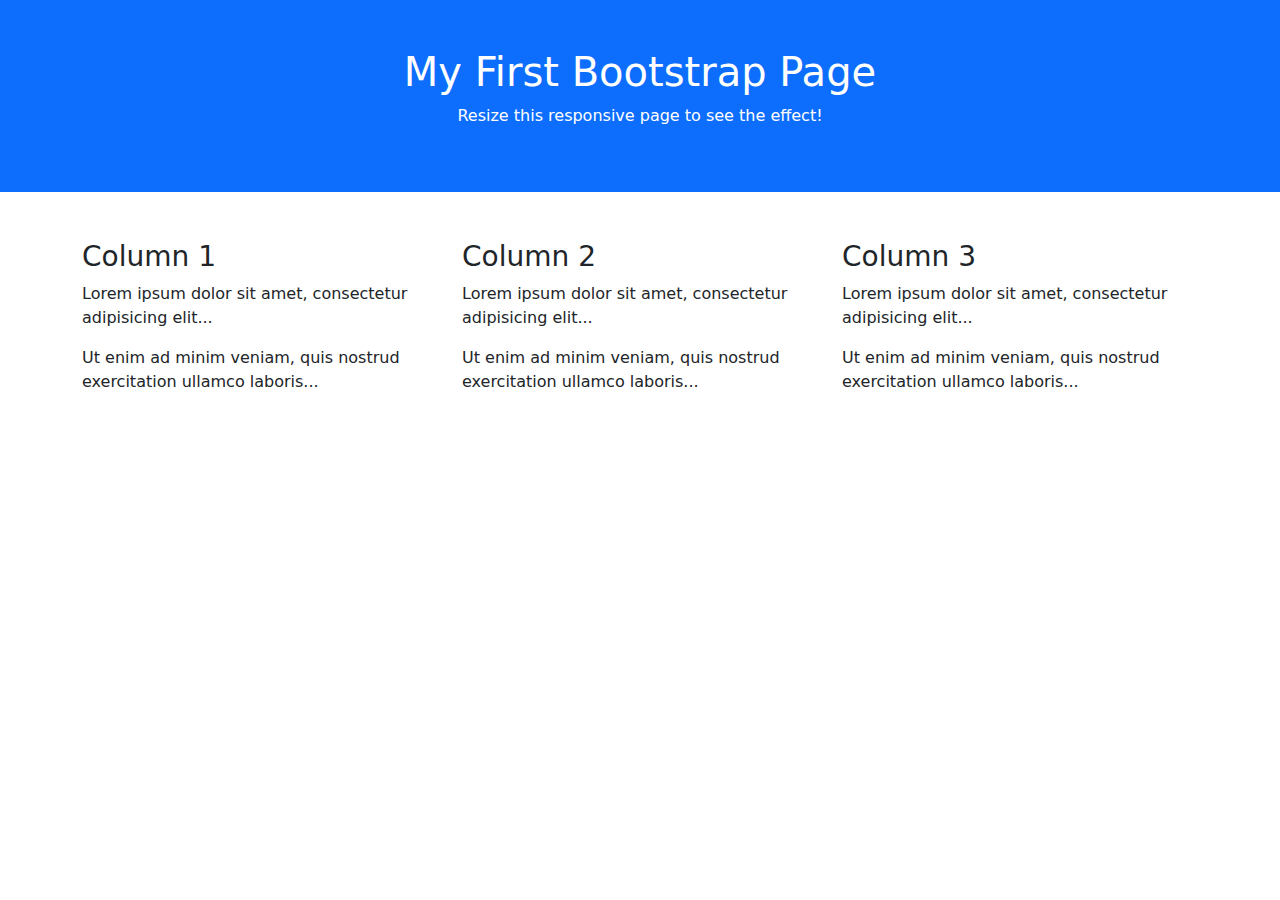
==== index.html @ 60bdf502 "neo-save-changes" ====
<!DOCTYPE html>
<html lang="en">
  <head>
    <title>Bootstrap 5 Example</title>
    <meta charset="utf-8" />
    <meta name="viewport" content="width=device-width, initial-scale=1" />
    <link
      href="https://cdn.jsdelivr.net/npm/bootstrap@5.1.3/dist/css/bootstrap.min.css"
      rel="stylesheet"
    />
    <script src="https://cdn.jsdelivr.net/npm/bootstrap@5.1.3/dist/js/bootstrap.bundle.min.js"></script>
  </head>
  <body>
    <div class="container-fluid p-5 bg-primary text-white text-center">
      <h1>My First Bootstrap Page</h1>
      <p>Resize this responsive page to see the effect!</p>
    </div>

    <div class="container mt-5">
      <div class="row">
        <div class="col-sm-4">
          <h3>Column 1</h3>
          <p>Lorem ipsum dolor sit amet, consectetur adipisicing elit...</p>
          <p>
            Ut enim ad minim veniam, quis nostrud exercitation ullamco
            laboris...
          </p>
        </div>
        <div class="col-sm-4">
          <h3>Column 2</h3>
          <p>Lorem ipsum dolor sit amet, consectetur adipisicing elit...</p>
          <p>
            Ut enim ad minim veniam, quis nostrud exercitation ullamco
            laboris...
          </p>
        </div>
        <div class="col-sm-4">
          <h3>Column 3</h3>
          <p>Lorem ipsum dolor sit amet, consectetur adipisicing elit...</p>
          <p>
            Ut enim ad minim veniam, quis nostrud exercitation ullamco
            laboris...
          </p>
        </div>
      </div>
    </div>
  </body>
  <script type="text/javascript" src="./js/main.js"></script>
</html>
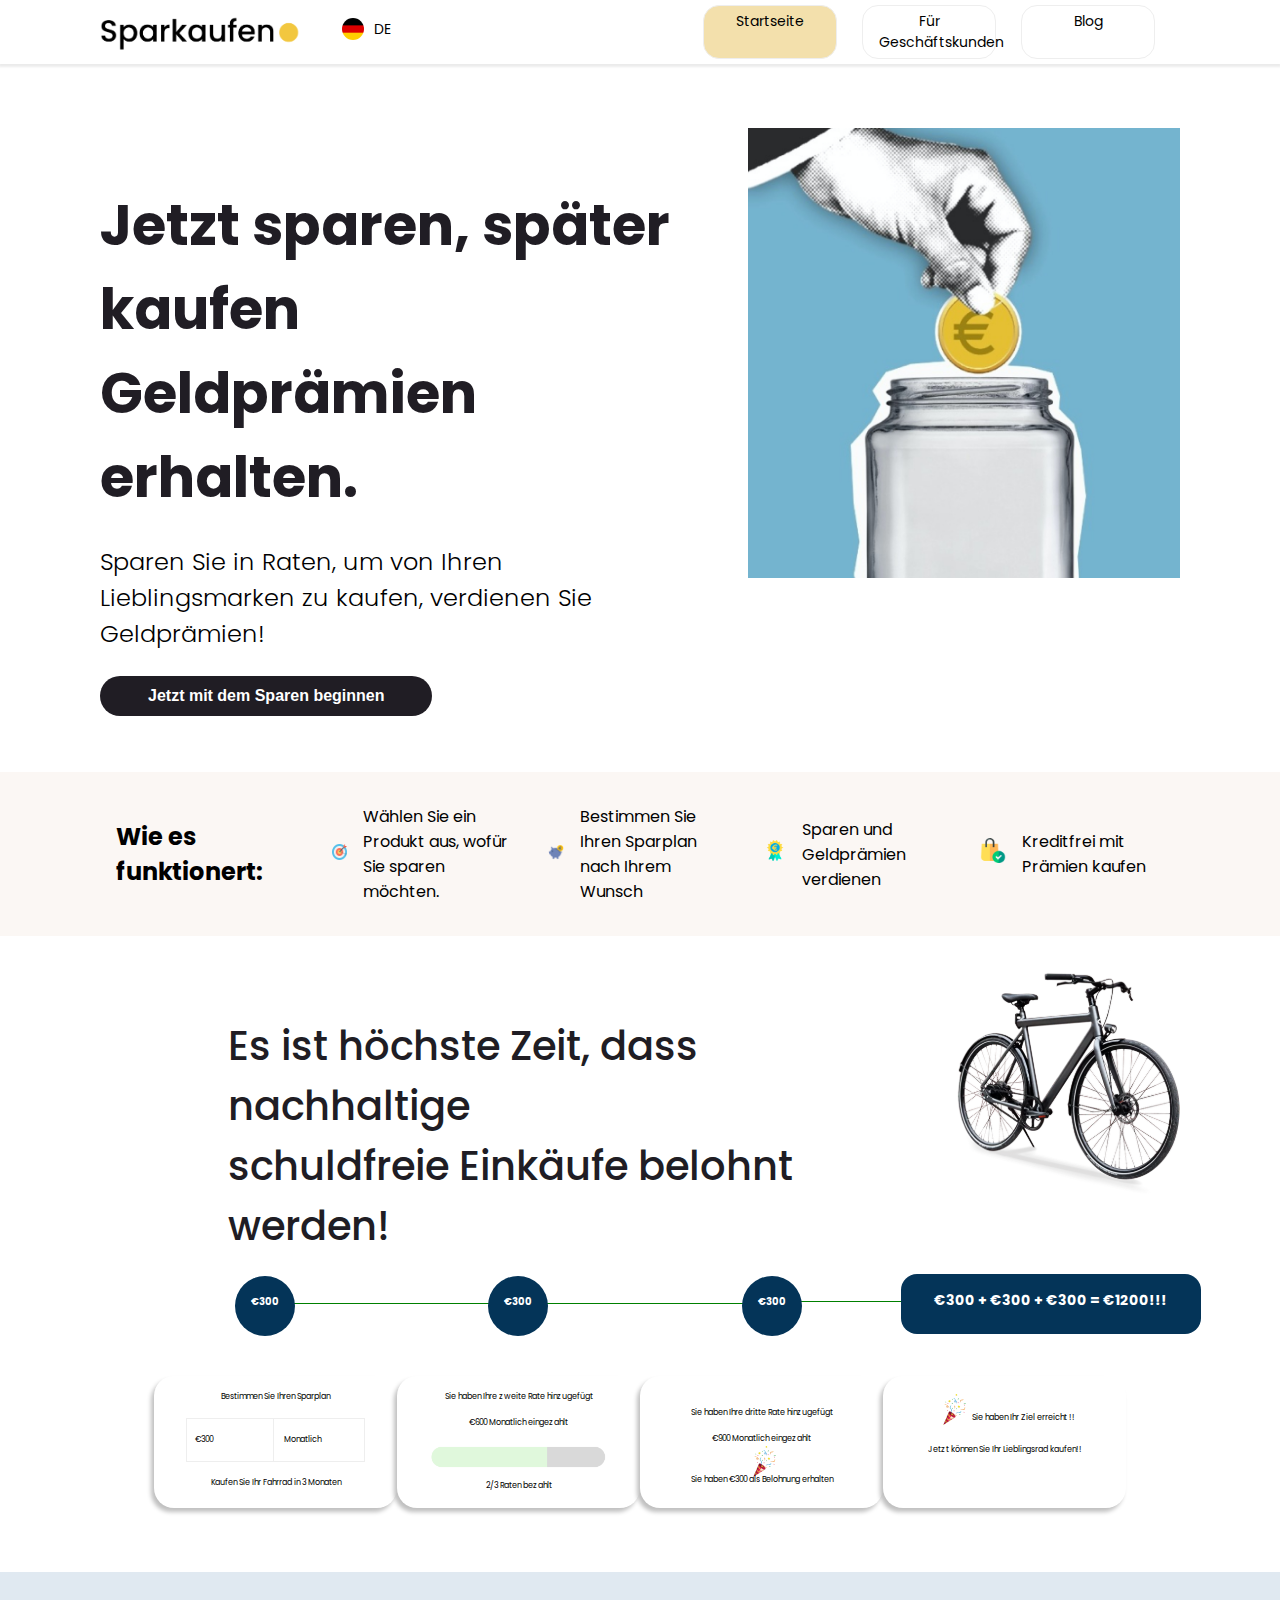
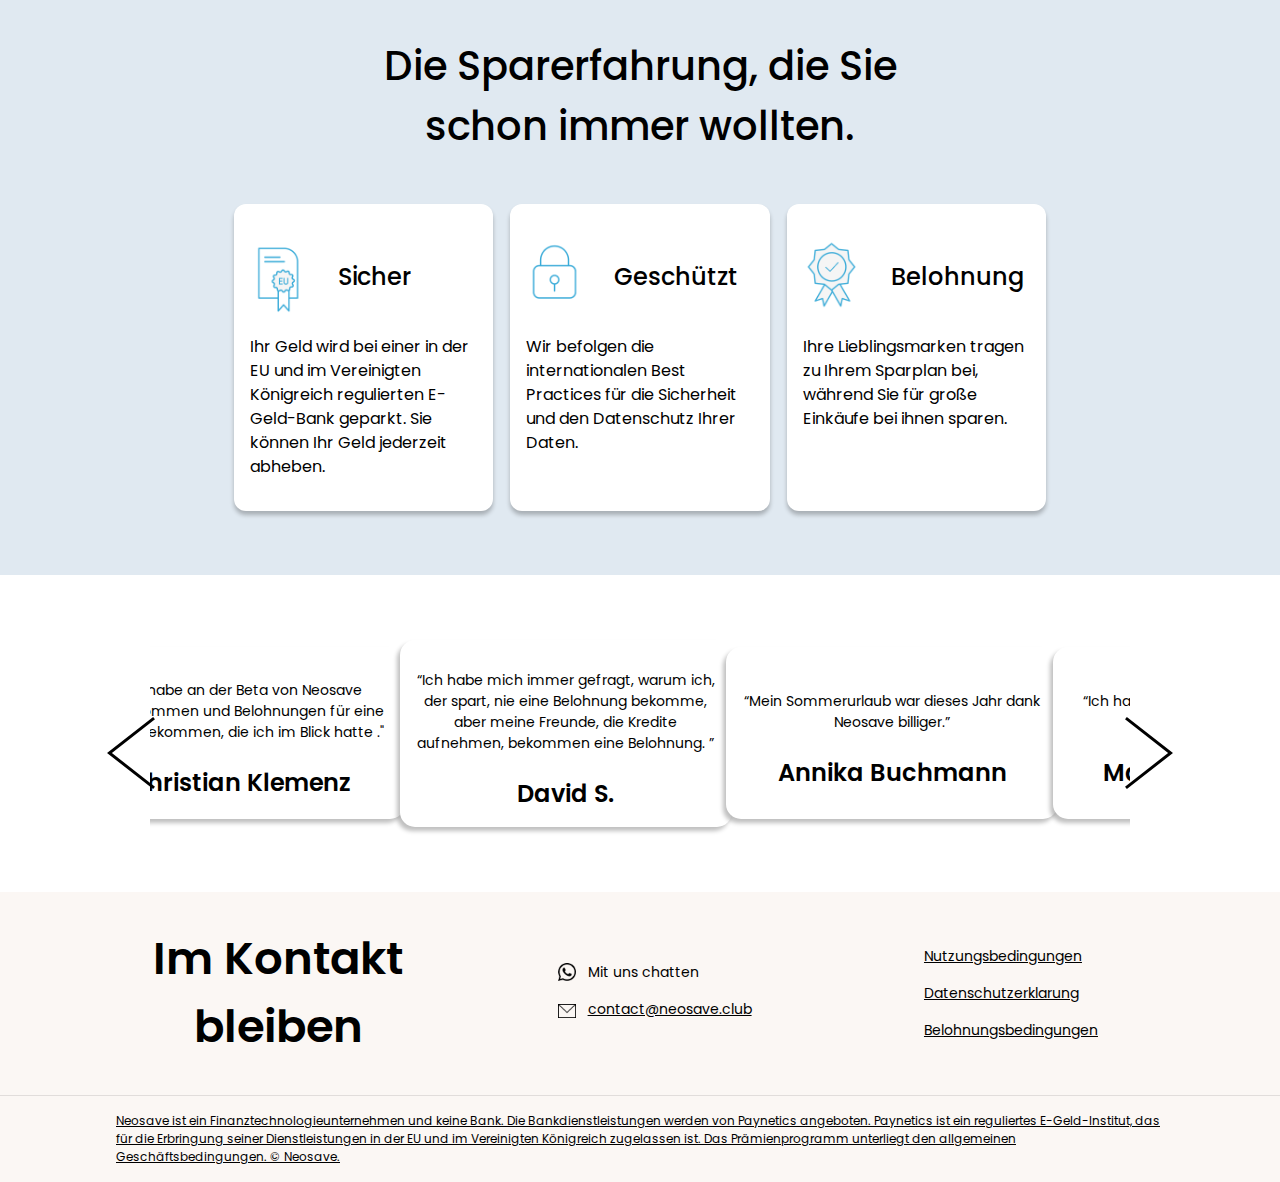
==== commit 0a3a6989: "addressed the review changes" ====
--- a/index.html
+++ b/index.html
@@ -1,49 +1,463 @@
 <!DOCTYPE html>
 <html lang="en">
   <head>
-    <title>Bootstrap 5 Example</title>
+    <title>Home</title>
     <meta charset="utf-8" />
     <meta name="viewport" content="width=device-width, initial-scale=1" />
+    <link href="./css/styles.css" rel="stylesheet" />
+    <link href="./home/home.css" rel="stylesheet" />
+
+    <link rel="preconnect" href="https://fonts.googleapis.com" />
+    <link rel="preconnect" href="https://fonts.gstatic.com" crossorigin />
     <link
-      href="https://cdn.jsdelivr.net/npm/bootstrap@5.1.3/dist/css/bootstrap.min.css"
+      href="https://fonts.googleapis.com/css2?family=Poppins:wght@700&display=swap"
       rel="stylesheet"
     />
-    <script src="https://cdn.jsdelivr.net/npm/bootstrap@5.1.3/dist/js/bootstrap.bundle.min.js"></script>
+    <link
+      href="https://fonts.googleapis.com/css2?family=Poppins:wght@600&display=swap"
+      rel="stylesheet"
+    />
+    <link
+      href="https://fonts.googleapis.com/css2?family=Poppins:wght@500&display=swap"
+      rel="stylesheet"
+    />
+    <link
+      href="https://fonts.googleapis.com/css2?family=Poppins:wght@300&display=swap"
+      rel="stylesheet"
+    />
+    <link
+      href="https://fonts.googleapis.com/css2?family=Poppins"
+      rel="stylesheet"
+    />
   </head>
+  <script async src=""https://www.googletagmanager.com/gtag/js?id=AW-626630049""></script>
+  <script>
+  window.dataLayer = window.dataLayer || [];
+    function gtag(){dataLayer.push(arguments);}
+    gtag('js', new Date());
+    gtag('config', 'AW-626630049');
+  </script>
+  <script>
+    function gtag_report_conversion(url) {
+      var callback = function () {
+        if (typeof(url) != 'undefined') {
+          window.location = url;
+        }
+      };
+      gtag('event', 'conversion', {
+          'send_to': 'AW-626630049/uMxBCN2i6c0DEKG75qoC',
+          'event_callback': callback
+      });
+      return false;
+    }
+    </script>
   <body>
-    <div class="container-fluid p-5 bg-primary text-white text-center">
-      <h1>My First Bootstrap Page</h1>
-      <p>Resize this responsive page to see the effect!</p>
-    </div>
-
-    <div class="container mt-5">
-      <div class="row">
-        <div class="col-sm-4">
-          <h3>Column 1</h3>
-          <p>Lorem ipsum dolor sit amet, consectetur adipisicing elit...</p>
+    <!-- Header section starts here -->
+    <header>
+      <div class="header-container container">
+        <div class="logo-container">
+          <div class="logo">
+            <a href="../home"><img src="./images/logo-black.png"/></a>
+          </div>
+          <div class="language-selector hide-mobile">
+            <div class="language-switch">
+              <ul>
+                <li>
+                  <a href="#">
+                    <span class="icon"
+                      ><img src="./images/Vector.png"
+                    /></span>
+                    <span class="text">DE</span></a
+                  >
+                  <ul>
+                    <li>
+                      <a href="./home">
+                        <span class="icon"
+                          ><img src="./images/eng-flag.png"
+                        /></span>
+                        <span class="text">EN</span>
+                      </a>
+                    </li>
+                  </ul>
+                </li>
+              </ul>
+            </div>
+          </div>
+        </div>
+
+        <nav class="dsktop-nav">
+          <ul class="desktop-nav">
+            <li class="active"><a href="./de/home/">Startseite</a></li>
+            <li><a href="./de/business/">Für Geschäftskunden</a></li>
+            <li><a href="#">Blog</a></li>
+          </ul>
+        </nav>
+        <div id="menuToggle">
+          <input type="checkbox" />
+          <span></span>
+          <span></span>
+          <span></span>
+          <ul id="menu" class="hideMenu">
+            <li><a href="/home">Startseite</a></li>
+            <li><a href="/business">Für Geschäftskunden</a></li>
+            <li><a href="#">Blog</a></li>
+          </ul>
+        </div>
+      </div>
+    </header>
+    <!-- Header section Ends here -->
+
+    <!-- main content section starts here-->
+
+    <main>
+      <!--  main banner section -->
+      <div class="banner-container container">
+        <div class="headings-section">
+          <h1>Jetzt sparen, später kaufen Geldprämien erhalten.</h1>
           <p>
-            Ut enim ad minim veniam, quis nostrud exercitation ullamco
-            laboris...
+            Sparen Sie in Raten, um von Ihren Lieblingsmarken zu kaufen,
+            verdienen Sie Geldprämien!
           </p>
-        </div>
-        <div class="col-sm-4">
-          <h3>Column 2</h3>
-          <p>Lorem ipsum dolor sit amet, consectetur adipisicing elit...</p>
-          <p>
-            Ut enim ad minim veniam, quis nostrud exercitation ullamco
-            laboris...
-          </p>
-        </div>
-        <div class="col-sm-4">
-          <h3>Column 3</h3>
-          <p>Lorem ipsum dolor sit amet, consectetur adipisicing elit...</p>
-          <p>
-            Ut enim ad minim veniam, quis nostrud exercitation ullamco
-            laboris...
-          </p>
-        </div>
-      </div>
-    </div>
+          <button>Jetzt mit dem Sparen beginnen</button>
+        </div>
+        <div class="banner-image hide-mobile">
+          <img src="./images/pexels-monstera-6289171 1.png" />
+        </div>
+      </div>
+
+      <!--  main banner section Ends here-->
+
+      <!-- new work flow section -->
+
+      <div class="neo-work-section">
+        <div class="container">
+          <div class="steps">
+            <h3>Wie es funktionert:</h3>
+          </div>
+          <div class="steps">
+            <span class="image">
+              <img src="./images/target (1) 1.png" />
+            </span>
+            <span>Wählen Sie ein Produkt aus, wofür Sie sparen möchten.</span>
+          </div>
+          <div class="steps">
+            <span class="image">
+              <img src="./images/saving (1) 1.png" />
+            </span>
+            <span>Bestimmen Sie Ihren Sparplan nach Ihrem Wunsch</span>
+          </div>
+          <div class="steps">
+            <span class="image">
+              <img src="./images/shopping-bag 1.png" />
+            </span>
+            <span>Sparen und Geldprämien verdienen</span>
+          </div>
+          <div class="steps">
+            <span class="image">
+              <img src="./images/shopping-bag 2.png"
+            /></span>
+            <span>Kreditfrei mit Prämien kaufen</span>
+          </div>
+        </div>
+      </div>
+      <!-- new work flow section Ends here-->
+
+      <!-- reward section start here -->
+
+      <div class="container reward-container">
+        <div class="heading-section">
+          <div class="heading">
+            <h2>
+              Es ist höchste Zeit, dass nachhaltige <br />
+              schuldfreie Einkäufe belohnt werden!
+            </h2>
+          </div>
+          <div class="image">
+            <img src="./images/uyuhuy 1.svg" />
+          </div>
+        </div>
+        <div class="reward-steps">
+          <ul class="progressbar">
+            <li class="active">
+              <span>€300 </span>
+            </li>
+            <li class="active"><span>€300 </span></li>
+            <li class="active"><span>€300 </span></li>
+            <li class="active">
+              <span>€300 + €300 + €300 = €1200!!!</span>
+            </li>
+          </ul>
+        </div>
+
+        <div class="reward-steps-desc">
+          <div class="first-step">
+            <div class="title">Bestimmen Sie Ihren Sparplan</div>
+            <div class="table">
+              <div class="val">€300</div>
+              <div class="label">Monatlich</div>
+            </div>
+            <div class="footer-text">Kaufen Sie Ihr Fahrrad in 3 Monaten</div>
+          </div>
+
+          <div class="second-step">
+            <div class="title">Sie haben Ihre zweite Rate hinzugefügt</div>
+            <div class="value">€600 Monatlich eingezahlt</div>
+            <div class="progressbar">
+              <img src="./images/progress-bar.png" />
+            </div>
+            <div class="footer-text">2/3 Raten bezahlt</div>
+          </div>
+
+          <div class="third-step">
+            <div class="title">Sie haben Ihre dritte Rate hinzugefügt</div>
+            <div class="value">€900 Monatlich eingezahlt</div>
+            <div class="footer-text">
+              <span class="image"
+                ><img src="./images/Confetti-PNG 1.png"
+              /></span>
+              <span class="label">Sie haben €300 als Belohnung erhalten</span>
+            </div>
+          </div>
+
+          <div class="fourth-step">
+            <div class="title">
+              <span class="image"
+                ><img src="./images/Confetti-PNG 1.png"
+              /></span>
+              <span class="label">Sie haben Ihr Ziel erreicht !!</span>
+            </div>
+            <div class="footer-text">
+              Jetzt können Sie Ihr Lieblingsrad kaufen!!
+            </div>
+          </div>
+        </div>
+
+        <div class="mobile-reward-ui">
+          <div class="progressbar-last-count">
+            <div>€300 + €300 + €300 = €1200!!!</div>
+          </div>
+          <div class="cycle-image">
+            <img src="./images/uyuhuy 1.svg" />
+          </div>
+
+          <div class="fourth-step">
+            <div class="title">
+              <span class="image"
+                ><img src="./images/Confetti-PNG 1.png"
+              /></span>
+              <span class="label">Sie haben Ihr Ziel erreicht !!</span>
+            </div>
+            <div class="footer-text">
+              Jetzt können Sie Ihr Lieblingsrad kaufen!!
+            </div>
+          </div>
+        </div>
+      </div>
+
+      <!-- reward section Ends here -->
+
+      <!-- saving experience section start here -->
+      <div class="saving-experience-container">
+        <div class="container">
+          <div class="heading">
+            <h3>Die Sparerfahrung, die Sie schon immer wollten.</h3>
+          </div>
+          <div class="experience-section">
+            <div class="experience">
+              <div class="header">
+                <div class="image">
+                  <img src="./images/exp1.png" />
+                </div>
+                <div class="text">Sicher</div>
+              </div>
+              <div class="desc">
+                Ihr Geld wird bei einer in der EU und im Vereinigten Königreich
+                regulierten E-Geld-Bank geparkt. Sie können Ihr Geld jederzeit
+                abheben.
+              </div>
+            </div>
+
+            <div class="experience">
+              <div class="header">
+                <div class="image">
+                  <img src="./images/exp2.png" />
+                </div>
+                <div class="text">Geschützt</div>
+              </div>
+              <div class="desc">
+                Wir befolgen die internationalen Best Practices für die
+                Sicherheit und den Datenschutz Ihrer Daten.
+              </div>
+            </div>
+
+            <div class="experience">
+              <div class="header">
+                <div class="image">
+                  <img src="./images/exp3.png" />
+                </div>
+                <div class="text">Belohnung</div>
+              </div>
+              <div class="desc">
+                Ihre Lieblingsmarken tragen zu Ihrem Sparplan bei, während Sie
+                für große Einkäufe bei ihnen sparen.
+              </div>
+            </div>
+          </div>
+        </div>
+      </div>
+      <!-- saving experience section ends here -->
+
+      <!-- Testimonial start here -->
+      <div class="testimonial-container">
+        <div class="container">
+          <section class="carousel" id="carousel">
+            <div class="carousel__wrapper">
+              <div>
+                <div class="carousel__content">
+                  <div class="carousel__container">
+                    <div class="carousel__slide">
+                      <div class="card">
+                        <div class="card__inner">
+                          <p>
+                            "Ich habe an der Beta von Neosave teilgenommen und
+                            Belohnungen für eine Jacke bekommen, die ich im
+                            Blick hatte ."
+                          </p>
+                          <h4>Christian Klemenz</h4>
+                        </div>
+                      </div>
+                    </div>
+
+                    <div class="carousel__slide">
+                      <div class="card">
+                        <div class="card__inner">
+                          <p>
+                            “Ich habe mich immer gefragt, warum ich, der spart,
+                            nie eine Belohnung bekomme, aber meine Freunde, die
+                            Kredite aufnehmen, bekommen eine Belohnung. ”
+                          </p>
+                          <h4>David S.</h4>
+                        </div>
+                      </div>
+                    </div>
+
+                    <div class="carousel__slide">
+                      <div class="card">
+                        <div class="card__inner">
+                          <p>
+                            “Mein Sommerurlaub war dieses Jahr dank Neosave
+                            billiger.”
+                          </p>
+                          <h4>Annika Buchmann</h4>
+                        </div>
+                      </div>
+                    </div>
+
+                    <div class="carousel__slide">
+                      <div class="card">
+                        <div class="card__inner">
+                          <p>
+                            “Ich hasse Kredite . Freue mich auf das Produkt .”
+                          </p>
+                          <h4>Mathias Strumann</h4>
+                        </div>
+                      </div>
+                    </div>
+
+                    <!-- <div class="carousel__slide">
+                      <div class="card">
+                        <div class="card__inner">
+                          <p>
+                            “I was part of Neosave beta, got rewards for a
+                            jacket I had my eyes on.”
+                          </p>
+                          <h4>Christian Klemenz</h4>
+                        </div>
+                      </div>
+                    </div>
+
+                    <div class="carousel__slide">
+                      <div class="card">
+                        <div class="card__inner">
+                          <p>
+                            “I had always wondered why I who save never get
+                            rewards but my friends who take credit get rewards.
+                            ”
+                          </p>
+                          <h4>David S.</h4>
+                        </div>
+                      </div>
+                    </div> -->
+                  </div>
+                  <div id="prev-slide" class="arrow arrow--left">
+                    <img src="./images/arrow-left.svg" />
+                  </div>
+                  <div id="next-slide" class="arrow arrow--right">
+                    <img src="./images/arrow-right.svg" />
+                  </div>
+                </div>
+              </div>
+            </div>
+          </section>
+        </div>
+      </div>
+      <!-- Testimonial ends here -->
+    </main>
+    <footer class="footer">
+      <div class="container">
+        <div class="heading">
+          <h3>Im Kontakt bleiben</h3>
+        </div>
+        <div class="contact">
+          <ul>
+            <li>
+              <span class="image"><img src="./images/wp.png" /></span>
+              <span class="text">Mit uns chatten</span>
+            </li>
+            <li>
+              <span class="image"><img src="./images/envalop.png" /></span>
+              <span class="text"
+                ><a style="color: #000" href="mailto:contact@neosave.club"
+                  >contact@neosave.club</a
+                ></span
+              >
+            </li>
+          </ul>
+        </div>
+
+        <div class="nav hide-mobile">
+          <ul>
+            <!-- <li>Über uns</li> -->
+            <li><a href="./PDF/Terms of Use.pdf" target="_blank">Nutzungsbedingungen</li>
+              <li><a href="./PDF/Privacy Policy.pdf" target="_blank">Datenschutzerklarung</li>
+                <li>
+                  <a href="./PDF/Rewards Program Terms and Conditions.pdf" target="_blank"
+                    >Belohnungsbedingungen</li>
+          </ul>
+        </div>
+      </div>
+      <div class="sub-footer">
+        <div class="container">
+          Neosave ist ein Finanztechnologieunternehmen und keine Bank. Die
+          Bankdienstleistungen werden von Paynetics angeboten. Paynetics ist ein
+          reguliertes E-Geld-Institut, das für die Erbringung seiner
+          Dienstleistungen in der EU und im Vereinigten Königreich zugelassen
+          ist. Das Prämienprogramm unterliegt den allgemeinen
+          Geschäftsbedingungen. © Neosave.
+        </div>
+      </div>
+    </footer>
   </body>
-  <script type="text/javascript" src="./js/main.js"></script>
+  <!-- <script type="text/javascript" src="./js/main.js"></script> -->
+  <script type="text/javascript" src="./js/testimonial-slider.js"></script>
+  <script type="text/javascript">
+    const toggleItems = document.getElementById('menu');
+    const toggleButton = document.getElementById('menuToggle');
+
+    (function () {
+      toggleButton.addEventListener('click', () => {
+        toggleItems.classList.toggle('hideMenu');
+      });
+    })();
+  </script>
 </html>
--- a/css/styles.css
+++ b/css/styles.css
@@ -0,0 +1,382 @@
+body {
+  background: #fff;
+  font-size: 14px;
+  font-family: Poppins;
+  margin: 0px 0px 0px 0px;
+  padding: 0px;
+}
+
+a {
+  color: #000;
+}
+
+html {
+  overflow-x: hidden;
+}
+button {
+  border: none;
+}
+
+.hideMenu {
+  display: none;
+}
+.hide-mobile {
+  display: block;
+}
+
+h1,
+h2,
+h3,
+h4 {
+  margin: 0px;
+}
+
+img {
+  width: 100%;
+}
+
+.container {
+  width: calc(100% - 200px);
+  margin: 0 auto;
+  max-width: 1440px;
+}
+
+header {
+  /* position: absolute; */
+  display: flex;
+  align-items: center;
+  width: 100%;
+  height: 64px;
+  background: #ffffff;
+  box-shadow: 0px 2px 2px 1px rgba(0, 0, 0, 0.08);
+}
+
+header .header-container {
+  display: flex;
+  justify-content: space-between;
+}
+
+header .header-container .logo-container {
+  width: 50%;
+  display: flex;
+  align-items: center;
+}
+
+header .header-container .logo-container .logo {
+  width: 200px;
+  margin-right: 2rem;
+  margin-top: 0.6rem;
+}
+
+header .header-container .language-selector {
+  width: 100px;
+}
+
+header .header-container .language-selector .icon {
+  display: inline-block;
+  width: 22px;
+}
+
+header .header-container .language-selector .icon img {
+  border-radius: 50%;
+}
+
+header .header-container .language-selector .text {
+  position: relative;
+  top: -6px;
+  left: 6px;
+}
+
+header .header-container nav {
+  width: 40%;
+}
+
+header .header-container .desktop-nav {
+  display: flex;
+  justify-content: right;
+  padding: 0px;
+}
+
+header .header-container .desktop-nav li {
+  margin-top: 0rem;
+  list-style: none;
+  min-width: 100px;
+  border: 1px solid #eee;
+  text-align: center;
+  padding: 0.3rem 1rem;
+  border-radius: 16px;
+  cursor: pointer;
+  margin-right: 25px;
+}
+
+header .header-container .desktop-nav li a {
+  color: #000;
+  text-decoration: none;
+}
+
+header .header-container .desktop-nav .active {
+  background: #f3e0ac;
+}
+
+header .header-container .desktop-nav li:hover {
+  background: #f3e0ac;
+  color: #000;
+  text-decoration: none;
+  text-align: center;
+  border-radius: 16px;
+  cursor: pointer;
+}
+
+.dsktop-nav {
+  display: block;
+}
+
+#menuToggle {
+  display: none;
+  position: absolute;
+  top: 24px;
+  right: 16px;
+  z-index: 1;
+  -webkit-user-select: none;
+  user-select: none;
+}
+
+#menuToggle input {
+  display: block;
+  width: 40px;
+  height: 32px;
+  position: absolute;
+  top: -7px;
+  left: -5px;
+  cursor: pointer;
+  opacity: 0;
+  z-index: 2;
+  -webkit-touch-callout: none;
+}
+
+#menuToggle span {
+  display: block;
+  width: 33px;
+  height: 4px;
+  margin-bottom: 5px;
+  position: relative;
+  background: #000;
+  border-radius: 3px;
+  z-index: 1;
+  transform-origin: 4px 0px;
+  transition: transform 0.5s cubic-bezier(0.77, 0.2, 0.05, 1),
+    background 0.5s cubic-bezier(0.77, 0.2, 0.05, 1), opacity 0.55s ease;
+}
+
+#menuToggle span:first-child {
+  transform-origin: 0% 0%;
+}
+
+#menuToggle span:nth-last-child(2) {
+  transform-origin: 0% 100%;
+}
+
+#menuToggle input:checked ~ span {
+  opacity: 1;
+  transform: rotate(45deg) translate(-2px, -1px);
+  background: #232323;
+}
+
+#menuToggle input:checked ~ span:nth-last-child(3) {
+  opacity: 0;
+  transform: rotate(0deg) scale(0.2, 0.2);
+}
+
+#menuToggle input:checked ~ span:nth-last-child(2) {
+  opacity: 1;
+  transform: rotate(-45deg) translate(0, -1px);
+}
+#menu {
+  position: absolute;
+  width: 300px;
+  height: 100vh;
+  margin: -100px 0 0 0;
+  padding: 50px 0px;
+  padding-top: 125px;
+  right: -14px;
+  background: #fff;
+  list-style-type: none;
+  -webkit-font-smoothing: antialiased;
+  transform-origin: 0% 0%;
+  transform: translate(100%, 0);
+  transition: transform 0.5s cubic-bezier(0.77, 0.2, 0.05, 1);
+  box-shadow: 4px 23px 14px 2px #00000054;
+}
+
+header .header-container #menu li a {
+  text-decoration: none;
+  display: block;
+  width: 100%;
+  height: 100%;
+  color: #000;
+}
+
+header .header-container #menu li {
+  padding: 10px 0;
+  font-size: 22px;
+  background: none;
+  border: none;
+  text-align: right;
+  width: 80%;
+}
+
+#menuToggle input:checked ~ ul {
+  transform: scale(1, 1);
+  opacity: 1;
+}
+
+.language-switch ul {
+  position: relative;
+  margin: 0;
+  padding: 0;
+  list-style: none;
+  float: left;
+  background-color: #fff;
+}
+
+.language-switch ul li {
+  float: left;
+}
+
+/* .language-switch ul li span.arrow {
+  display: inline-block;
+  width: 0;
+  height: 0;
+  border-left: 5px solid transparent;
+  border-right: 5px solid transparent;
+  border-top: 5px solid white;
+} */
+
+.language-switch ul li a {
+  display: block;
+  padding: 10px;
+  color: #000;
+  text-decoration: none;
+}
+
+.language-switch ul li a:hover {
+  color: red;
+}
+
+.language-switch ul li > ul {
+  display: none;
+  position: absolute;
+}
+
+.language-switch ul li:hover > ul {
+  display: block;
+  width: 100%;
+}
+
+.language-switch ul li > ul li {
+  float: left;
+  padding: 0 0 20px 0;
+}
+
+.language-switch ul li > ul li i.fa {
+  position: relative;
+  top: 15px;
+  font-size: 40px;
+}
+
+.language-switch ul li > ul li a {
+  text-decoration: none;
+}
+
+footer {
+  background: #fbf7f4;
+}
+
+footer > .container {
+  padding: 2rem 0rem;
+  display: flex;
+}
+
+footer > .container > .heading,
+.nav,
+.contact {
+  width: 33%;
+  display: flex;
+  justify-content: center;
+  align-items: center;
+}
+
+footer > .container .heading h3 {
+  font-weight: 600;
+  font-size: 45px;
+  line-height: 68px;
+  text-align: center;
+}
+
+footer > .container .contact ul li {
+  list-style: none;
+  padding: 0.5rem;
+}
+
+footer > .container .contact ul li .image {
+  display: inline-block;
+  width: 18px;
+  margin-right: 0.5rem;
+}
+
+footer > .container .contact ul li .text {
+  position: relative;
+  top: -4px;
+}
+footer > .container .nav ul li {
+  list-style: none;
+  padding: 0.5rem;
+}
+footer .sub-footer {
+  border-top: 1px solid rgba(0, 0, 0, 0.1);
+  padding: 1rem;
+  font-weight: 400;
+  font-size: 12px;
+  line-height: 18px;
+}
+
+@media screen and (max-width: 1201px) {
+  .container {
+    width: 95%;
+  }
+}
+
+@media screen and (max-width: 992px) {
+  header .header-container nav {
+    width: 50%;
+  }
+  footer > .container .nav ul li,
+  footer > .container .contact ul li .text {
+    font-weight: 600;
+    font-size: 12px;
+    line-height: 11px;
+  }
+  footer > .container .contact ul li .text {
+    font-weight: 500;
+  }
+}
+
+@media screen and (max-width: 600px) {
+  header {
+    box-shadow: none;
+  }
+  .hide-mobile {
+    display: none;
+  }
+
+  header .header-container .logo-container .logo {
+    width: 90px;
+    margin: 1.5rem 2.5rem 0 1rem;
+  }
+  #menuToggle {
+    display: block;
+  }
+  .dsktop-nav {
+    display: none;
+  }
+}
--- a/home/home.css
+++ b/home/home.css
@@ -0,0 +1,947 @@
+.banner-container {
+  padding: 4rem 0 0 0;
+  display: flex;
+  margin-top: 0rem;
+  justify-content: space-between;
+}
+
+.banner-container .headings-section {
+  width: 60%;
+  margin: 3.5rem 0;
+}
+
+.banner-container .headings-section h1 {
+  font-weight: 700;
+  font-size: 56px;
+  line-height: 84px;
+  color: #201d24;
+  padding-right: 4rem;
+  margin-bottom: 0px;
+}
+
+.banner-container .headings-section p {
+  font-weight: 300;
+  font-size: 24px;
+  line-height: 36px;
+  padding-right: 4rem;
+  padding-top: 0px;
+}
+
+.banner-container .headings-section button {
+  background: #201d24;
+  border-radius: 20px;
+  color: #fff;
+  font-weight: 700;
+  font-size: 16px;
+  line-height: 24px;
+  padding: 0.5rem 3rem;
+}
+
+.banner-container .banner-image {
+  width: 40%;
+}
+
+.neo-work-section {
+  background: #fbf7f4;
+}
+
+.neo-work-section .container {
+  display: flex;
+  align-items: center;
+}
+
+.neo-work-section .steps {
+  width: 20%;
+  padding: 2rem 1rem;
+  font-size: 16px;
+  display: flex;
+  align-items: center;
+}
+
+.neo-work-section .steps h3 {
+  font-size: 24px;
+}
+.neo-work-section .steps .image {
+  display: inline-block;
+  margin-right: 1rem;
+  width: 42px;
+}
+
+.reward-container {
+  padding: 2rem 1rem;
+}
+
+.reward-container .heading-section {
+  display: flex;
+  justify-content: space-between;
+}
+
+.reward-container .heading-section .heading {
+  width: 75%;
+  padding: 3rem 1rem 1rem 8rem;
+}
+
+.reward-container .heading-section .heading h2 {
+  font-weight: 500;
+  font-size: 40px;
+  line-height: 60px;
+  color: #201d24;
+}
+
+.reward-container .heading-section .image {
+  width: 25%;
+}
+
+.reward-steps .progressbar {
+  counter-reset: step;
+}
+.reward-steps .progressbar li {
+  list-style: none;
+  display: inline-block;
+  width: 24%;
+  position: relative;
+  text-align: center;
+  cursor: pointer;
+}
+.reward-steps .progressbar li span {
+  display: inline-block;
+  background: #043458;
+  color: #fff;
+  width: 60px;
+  height: 40px;
+  border-radius: 50%;
+  padding-top: 20px;
+  margin-top: -12px;
+  font-weight: 700;
+  font-size: 10px;
+  line-height: 12px;
+}
+
+.reward-steps .progressbar li:last-child span {
+  display: inline-block;
+  background: #043458;
+  color: #fff;
+  width: 300px;
+  height: 40px;
+  font-size: 14px;
+  border-radius: 16px;
+  padding-top: 20px;
+}
+/* .reward-steps .progressbar li:before {
+} */
+.reward-steps .progressbar li:after {
+  content: '';
+  position: absolute;
+  width: 100%;
+  height: 1px;
+  background-color: #ddd;
+  top: 15px;
+  left: -50%;
+  z-index: -1;
+}
+.reward-steps .progressbar li:first-child:after {
+  content: none;
+}
+.reward-steps .progressbar li.active {
+  color: green;
+}
+.reward-steps .progressbar li.active:before {
+  border-color: green;
+}
+.reward-steps .progressbar li.active + li:after {
+  background-color: green;
+}
+
+.reward-steps-desc {
+  display: flex;
+  justify-content: space-between;
+  padding: 1rem;
+  width: 90%;
+  margin: 0 auto;
+}
+
+.reward-steps-desc .first-step,
+.second-step,
+.third-step,
+.fourth-step {
+  width: 200px;
+  height: 100px;
+  font-weight: 510;
+  font-size: 8px;
+  line-height: 10px;
+  background: #ffffff;
+  box-shadow: -3px 4px 4px rgba(0, 0, 0, 0.25);
+  border-radius: 20px;
+  text-align: center;
+  padding: 1rem 2rem;
+}
+
+.reward-steps-desc .first-step > .title,
+.second-step > .title {
+  font-weight: 400;
+}
+
+.reward-steps-desc > .first-step > .table {
+  text-align: left;
+  border: 1px solid #eee;
+  margin: 1rem 0;
+}
+.reward-steps-desc > .first-step > .table > .val {
+  border-right: 1px solid #eee;
+  padding: 1rem 0.5rem;
+  width: 70px;
+  display: inline-block;
+}
+
+.reward-steps-desc .first-step .table .label {
+  width: 30px;
+  display: inline-block;
+  padding-left: 0.5rem;
+}
+.reward-steps-desc .first-step,
+.second-step,
+.third-step,
+.fourth-step > .progressbar {
+  font-weight: 400;
+  font-size: 8px;
+  line-height: 10px;
+  margin: 1rem 0;
+}
+.footer-text {
+  font-weight: 400;
+}
+
+.reward-steps-desc .second-step > .value {
+  font-weight: 400;
+  font-size: 8px;
+  line-height: 10px;
+  margin: 1rem 0;
+}
+.reward-steps-desc .second-step {
+  font-weight: 400;
+  font-size: 8px;
+  line-height: 10px;
+  margin: 1rem 0;
+}
+.reward-steps-desc .second-step,
+.progressbar {
+  margin-bottom: 0.5rem;
+}
+
+.reward-steps-desc .third-step .title {
+  padding-top: 1rem;
+}
+
+.reward-steps-desc .third-step .value {
+  padding-top: 1rem;
+}
+
+.reward-steps-desc .third-step .footer-text .image {
+  display: inline-block;
+}
+
+.reward-steps-desc .third-step .footer-text .label {
+  display: inline-block;
+  position: relative;
+  top: -6px;
+}
+.reward-steps-desc .fourth-step {
+  font-weight: 400;
+  font-size: 8px;
+  line-height: 10px;
+  margin: 1rem 0;
+}
+
+.reward-steps-desc .fourth-step .title {
+  padding-bottom: 1rem;
+}
+.reward-steps-desc .fourth-step .title .image {
+  display: inline-block;
+}
+
+.reward-steps-desc .fourth-step .title .label {
+  display: inline-block;
+  position: relative;
+  top: -6px;
+}
+
+.saving-experience-container {
+  background: #e0e9f1;
+  padding: 2rem;
+}
+
+.saving-experience-container .container {
+  padding-bottom: 2rem;
+}
+
+.saving-experience-container .container .heading {
+  width: 60%;
+  margin: 2rem auto 3rem auto;
+}
+
+.saving-experience-container .container .heading h3 {
+  font-weight: 500;
+  font-size: 40px;
+  line-height: 60px;
+  text-align: center;
+  color: #000000;
+}
+
+.saving-experience-container .container .experience-section {
+  display: flex;
+  justify-content: space-between;
+  padding: 0 4rem;
+  width: 80%;
+  margin: 0 auto;
+}
+.saving-experience-container .container .experience-section .experience {
+  background: #ffffff;
+  box-shadow: 0px 4px 4px rgba(0, 0, 0, 0.25);
+  border-radius: 12px;
+  width: 28%;
+  padding: 1rem;
+}
+
+.saving-experience-container
+  .container
+  .experience-section
+  .experience
+  .header {
+  display: flex;
+  align-items: center;
+  padding: 1rem 0;
+}
+
+.saving-experience-container
+  .container
+  .experience-section
+  .experience
+  .header
+  .image {
+  width: 56px;
+  padding: auto 1rem;
+  margin-right: 2rem;
+}
+
+.saving-experience-container
+  .container
+  .experience-section
+  .experience
+  .header
+  .text {
+  width: 50%;
+  font-weight: 500;
+  font-size: 24px;
+  line-height: 36px;
+}
+
+.saving-experience-container .container .experience-section .experience .desc {
+  font-weight: 400;
+  font-size: 16px;
+  line-height: 24px;
+  padding-bottom: 1rem;
+}
+
+.carousel__wrapper {
+  padding: 20px;
+}
+.carousel__content {
+  max-width: 1200px;
+  margin: 0 auto;
+  position: relative;
+}
+.carousel__container {
+  overflow-x: scroll;
+  overflow-y: hidden;
+  display: flex;
+  align-items: center;
+  height: 100%;
+  -webkit-overflow-scrolling: touch;
+  scroll-behavior: smooth;
+}
+.carousel__container::-webkit-scrollbar {
+  display: none;
+}
+.carousel__slide {
+  min-width: 90%;
+}
+.card__description {
+  display: flex;
+  column-gap: 10px;
+  align-items: center;
+}
+.card__description img {
+  width: 20px;
+}
+.card__description span {
+  padding: 5px 15px;
+  border-radius: 5px;
+  color: #fff;
+}
+.card__description span.fire {
+  background-color: orange;
+}
+.card__description span.psychic {
+  background-color: rgb(146, 100, 108);
+}
+.card__description span.electric {
+  background-color: rgb(231, 210, 88);
+}
+.card__description span.rock {
+  background-color: rgb(114, 102, 32);
+}
+.card__description span.grass {
+  background-color: rgb(32, 114, 69);
+}
+
+.card__inner {
+  background: #ffffff;
+  box-shadow: -3px 4px 4px rgba(0, 0, 0, 0.25);
+  border-radius: 20px;
+  display: flex;
+  align-items: center;
+  justify-content: center;
+  margin: 15px;
+  flex-direction: column;
+  row-gap: 0.5rem;
+  min-height: 140px;
+  width: 300px;
+  text-align: center;
+  border-radius: 15px;
+  background-color: #fff;
+  padding: 1rem;
+}
+.card__inner h4 {
+  font-size: 1.5rem;
+  font-weight: 600;
+  margin: 0;
+  color: #000;
+}
+.card__image img {
+  max-height: 150px;
+  margin-bottom: 1rem;
+}
+.arrow {
+  display: none;
+  position: absolute;
+  width: 50px;
+  height: 50px;
+  border-radius: 50%;
+  top: calc(50% - 10px);
+  padding: 5px;
+  align-items: center;
+  justify-content: center;
+  cursor: pointer;
+}
+.arrow i {
+  font-size: 1.5rem;
+  color: #fff;
+}
+.arrow.arrow--right {
+  right: -5%;
+}
+.arrow.arrow--left {
+  left: -5%;
+}
+.arrow {
+  display: flex;
+}
+
+.mobile-reward-ui {
+  display: none;
+}
+
+@media screen and (max-width: 1201px) {
+  .reward-steps-desc .first-step,
+  .second-step,
+  .third-step,
+  .fourth-step {
+    width: 200px;
+    height: 120px;
+  }
+}
+
+@media screen and (max-width: 992px) {
+  .carousel__slide {
+    min-width: 92%;
+  }
+  .carousel__wrapper {
+    padding: 6rem;
+  }
+  .carousel__slide .card .card__inner {
+    width: 100%;
+    box-shadow: none;
+  }
+
+  .carousel__slide .card .card__inner p {
+    font-size: 27.6893px;
+    line-height: 42px;
+    text-align: center;
+  }
+  .banner-container {
+    padding-top: 1rem;
+  }
+  .banner-container .headings-section {
+    margin: 0.5rem 0;
+  }
+  .banner-container .headings-section h1 {
+    font-weight: 700;
+    font-size: 36px;
+    line-height: 54px;
+  }
+
+  .banner-container .headings-section p {
+    font-weight: 300;
+    font-size: 18px;
+    line-height: 27px;
+    padding-right: 4rem;
+    padding-top: 0px;
+  }
+  .banner-container .headings-section button {
+    font-weight: 700;
+    font-size: 14px;
+    line-height: 21px;
+  }
+
+  .neo-work-section .container {
+    flex-direction: column;
+    justify-content: center;
+  }
+  .neo-work-section .container .steps:nth-child(1) {
+    justify-content: center;
+    left: 0;
+  }
+  .neo-work-section .container .steps {
+    width: 500px;
+    text-align: center;
+    position: relative;
+    left: 13%;
+    font-weight: 300;
+    font-size: 16px;
+    line-height: 24px;
+  }
+
+  .reward-container .heading-section {
+    flex-direction: column;
+  }
+  .reward-container .heading-section .heading {
+    width: 100%;
+    padding: 1rem 0px;
+    text-align: center;
+  }
+  .reward-container .heading-section .heading h2 {
+    font-size: 32px;
+    line-height: 48px;
+    text-align: center;
+  }
+
+  .reward-steps .progressbar li::after {
+    content: '';
+    position: absolute;
+    width: 150%;
+    height: 2px;
+    background-color: rgb(221, 221, 221);
+    top: 15px;
+    left: -75%;
+    z-index: -1;
+    transform: rotate(90deg);
+  }
+
+  .reward-container .heading-section .image {
+    display: none;
+  }
+
+  .reward-steps .progressbar li:nth-child(3):after {
+    content: '';
+    position: absolute;
+    width: 150%;
+    height: 2px;
+    background-color: rgb(221, 221, 221);
+    top: 192px;
+    left: -75%;
+    z-index: -1;
+    transform: rotate(90deg);
+  }
+  .reward-steps .progressbar li:nth-child(4):after {
+    content: '';
+    position: absolute;
+    width: 100%;
+    height: 1px;
+    background-color: rgb(221, 221, 221);
+    top: 134px;
+    left: -50%;
+    z-index: -1;
+    transform: rotate(90deg);
+  }
+
+  .reward-steps .progressbar li {
+    list-style: none;
+    display: block;
+    width: 24%;
+    position: relative;
+    text-align: center;
+    cursor: pointer;
+  }
+
+  .reward-steps .progressbar li span {
+    padding-top: 20px;
+    margin-top: -12px;
+    font-weight: 700;
+    left: -50%;
+    top: -42px;
+    position: relative;
+  }
+  .reward-steps .progressbar li:nth-child(1) span {
+    padding-top: 20px;
+    margin-top: -12px;
+    font-weight: 700;
+    left: -50%;
+    top: -66px;
+    position: relative;
+  }
+  .reward-steps .progressbar li:nth-child(2) span {
+    padding-top: 20px;
+    margin-top: -12px;
+    font-weight: 700;
+    left: -50%;
+    top: 100px;
+    position: relative;
+  }
+  .reward-steps .progressbar li:nth-child(3) span {
+    padding-top: 20px;
+    margin-top: -12px;
+    font-weight: 700;
+    left: -50%;
+    top: 300px;
+    position: relative;
+  }
+
+  .reward-steps {
+    width: 80%;
+    margin: 0 auto;
+    margin-top: 9rem;
+    margin-left: 20%;
+  }
+
+  .reward-steps .progressbar li:nth-child(4) span {
+    display: none;
+  }
+
+  .reward-steps-desc {
+    display: flex;
+    justify-content: space-between;
+    padding: 1rem;
+    width: 300px;
+    flex-direction: column;
+    margin: 0 auto;
+    position: absolute;
+    top: 11rem;
+    left: 40%;
+  }
+
+  .reward-steps-desc .second-step {
+    margin: 3rem 0;
+  }
+
+  .reward-steps-desc .fourth-step {
+    display: none;
+  }
+  .reward-container {
+    position: relative;
+  }
+
+  .mobile-reward-ui {
+    display: block;
+    text-align: center;
+    margin-top: 26rem;
+  }
+  .mobile-reward-ui .progressbar-last-count {
+    background: #043458;
+    color: #fff;
+    width: 300px;
+    height: 40px;
+    font-size: 14px;
+    border-radius: 16px;
+    padding-top: 20px;
+    text-align: center;
+    margin: 2rem auto;
+  }
+
+  .mobile-reward-ui .cycle-image {
+    width: 40%;
+    margin: 2rem auto;
+  }
+
+  .mobile-reward-ui .fourth-step {
+    font-weight: 400;
+    font-size: 8px;
+    line-height: 10px;
+    margin: 1rem auto;
+  }
+
+  .mobile-reward-ui .fourth-step .title {
+    padding-bottom: 1rem;
+  }
+  .mobile-reward-ui .fourth-step .title .image {
+    display: inline-block;
+  }
+
+  .mobile-reward-ui .fourth-step .title .label {
+    display: inline-block;
+    position: relative;
+    top: -6px;
+  }
+
+  .saving-experience-container .container .heading h3 {
+    font-weight: 600;
+    font-size: 36px;
+    line-height: 54px;
+    text-align: center;
+  }
+
+  .saving-experience-container .container .experience-section {
+    flex-direction: column;
+    width: 100%;
+    justify-content: center;
+    padding-left: 0px;
+  }
+  .saving-experience-container .container .experience-section .experience {
+    width: 378px;
+    margin: 2rem auto;
+  }
+}
+
+@media screen and (max-width: 600px) {
+  .banner-container {
+    padding: 3rem 1rem;
+  }
+  .banner-container .headings-section {
+    width: 100%;
+    text-align: center;
+  }
+
+  .banner-container .headings-section h1 {
+    font-weight: 700;
+    font-size: 40px;
+    line-height: 60px;
+    padding-right: 0px;
+  }
+  .banner-container .headings-section p {
+    font-weight: 300;
+    font-size: 16px;
+    line-height: 24px;
+    padding-right: 0px;
+    text-align: center;
+  }
+
+  .neo-work-section .container .steps {
+    left: 0px;
+    max-width: 300px;
+  }
+
+  .neo-work-section .container .steps {
+    text-align: left;
+    font-weight: 300;
+    font-size: 14px;
+    line-height: 18px;
+  }
+
+  .reward-container .heading-section .heading h2 {
+    font-weight: 400;
+    font-size: 24px;
+    line-height: 36px;
+    text-align: center;
+  }
+
+  .reward-steps {
+    margin-left: 0px;
+  }
+
+  .reward-steps .progressbar li:nth-child(1) span {
+    top: -86px;
+  }
+  .reward-steps .progressbar li:nth-child(2) span {
+    top: -16px;
+  }
+  .reward-steps .progressbar li:nth-child(3) span {
+    top: 46px;
+  }
+
+  .reward-steps .progressbar li::after {
+    top: -50px;
+  }
+
+  .reward-steps .progressbar li:nth-child(3):after {
+    top: 24px;
+  }
+
+  .reward-steps .progressbar li:nth-child(4):after {
+    display: none;
+  }
+  .reward-steps-desc .second-step,
+  .progressbar {
+    margin-bottom: 0rem;
+  }
+
+  .reward-steps-desc {
+    left: 34%;
+    top: 10.5rem;
+    width: 150px;
+  }
+
+  .reward-steps-desc .first-step,
+  .second-step,
+  .third-step,
+  .fourth-step {
+    width: 136px;
+    height: 64px;
+    text-align: center;
+    padding: 12px;
+    font-size: 6px !important;
+  }
+
+  .reward-steps-desc .first-step > .title,
+  .second-step > .title {
+    font-weight: 400;
+  }
+
+  .reward-steps-desc > .first-step > .table {
+    text-align: left;
+    border: 1px solid #eee;
+    margin: 8px 0;
+  }
+  .reward-steps-desc > .first-step > .table > .val {
+    border-right: 1px solid #eee;
+    padding: 8px 0.5rem;
+    width: 74px;
+    display: inline-block;
+  }
+
+  .reward-steps-desc .first-step .table .label {
+    width: 30px;
+    display: inline-block;
+    padding-left: 0.5rem;
+  }
+  .reward-steps-desc .first-step,
+  .second-step,
+  .third-step,
+  .fourth-step > .progressbar {
+    margin: 1rem 0;
+  }
+  .footer-text {
+    font-weight: 400;
+  }
+
+  .reward-steps-desc .second-step > .value {
+    margin: 8px 0;
+    font-size: 6px;
+  }
+  .reward-steps-desc .second-step {
+    margin: 8px 0;
+    font-size: 6px;
+  }
+
+  .reward-steps-desc .third-step .title {
+    padding-top: 8px;
+  }
+
+  .reward-steps-desc .third-step .value {
+    padding-top: 8px;
+  }
+
+  .reward-steps-desc .third-step .footer-text {
+    display: flex;
+  }
+
+  .reward-steps-desc .third-step .footer-text .image {
+    display: block;
+  }
+
+  .reward-steps-desc .third-step .footer-text .label {
+    display: block;
+    position: relative;
+    top: 16px;
+  }
+  .reward-steps-desc .fourth-step {
+    font-weight: 400;
+    font-size: 6px;
+    line-height: 10px;
+    margin: 8px 0;
+  }
+
+  .reward-steps-desc .fourth-step .title {
+    padding-bottom: 8px;
+  }
+  .reward-steps-desc .fourth-step .title .image {
+    display: inline-block;
+  }
+
+  .reward-steps-desc .fourth-step .title .label {
+    display: inline-block;
+    position: relative;
+    top: -6px;
+  }
+
+  .mobile-reward-ui {
+    margin-top: 8rem;
+  }
+  .saving-experience-container .container .heading {
+    width: 100%;
+    margin: 1rem 0;
+  }
+  .saving-experience-container .container .heading h3 {
+    font-weight: 600;
+    font-size: 24px;
+    line-height: 34px;
+    text-align: center;
+  }
+
+  .saving-experience-container .container .experience-section {
+    width: 100%;
+  }
+
+  .saving-experience-container .container .experience-section .experience {
+    width: auto;
+  }
+
+  .carousel__wrapper {
+    padding: 1rem;
+  }
+  .carousel__slide .card .card__inner {
+    padding: 0px;
+    margin: 0px;
+  }
+  .carousel__slide .card .card__inner p {
+    font-size: 24px;
+    line-height: 42px;
+    text-align: center;
+  }
+
+  .carousel__slide {
+    min-width: 100%;
+  }
+  .arrow {
+    width: 24px;
+  }
+
+  footer > .container {
+    flex-direction: column;
+  }
+
+  footer > .container > .heading,
+  .nav,
+  .contact {
+    width: 100%;
+  }
+}
+
+@media screen and (min-width: 1180px) {
+  .carousel__wrapper {
+    padding: 50px;
+  }
+  .carousel__slide {
+    min-width: 33.33%;
+    scroll-snap-align: center;
+    position: relative;
+  }
+}
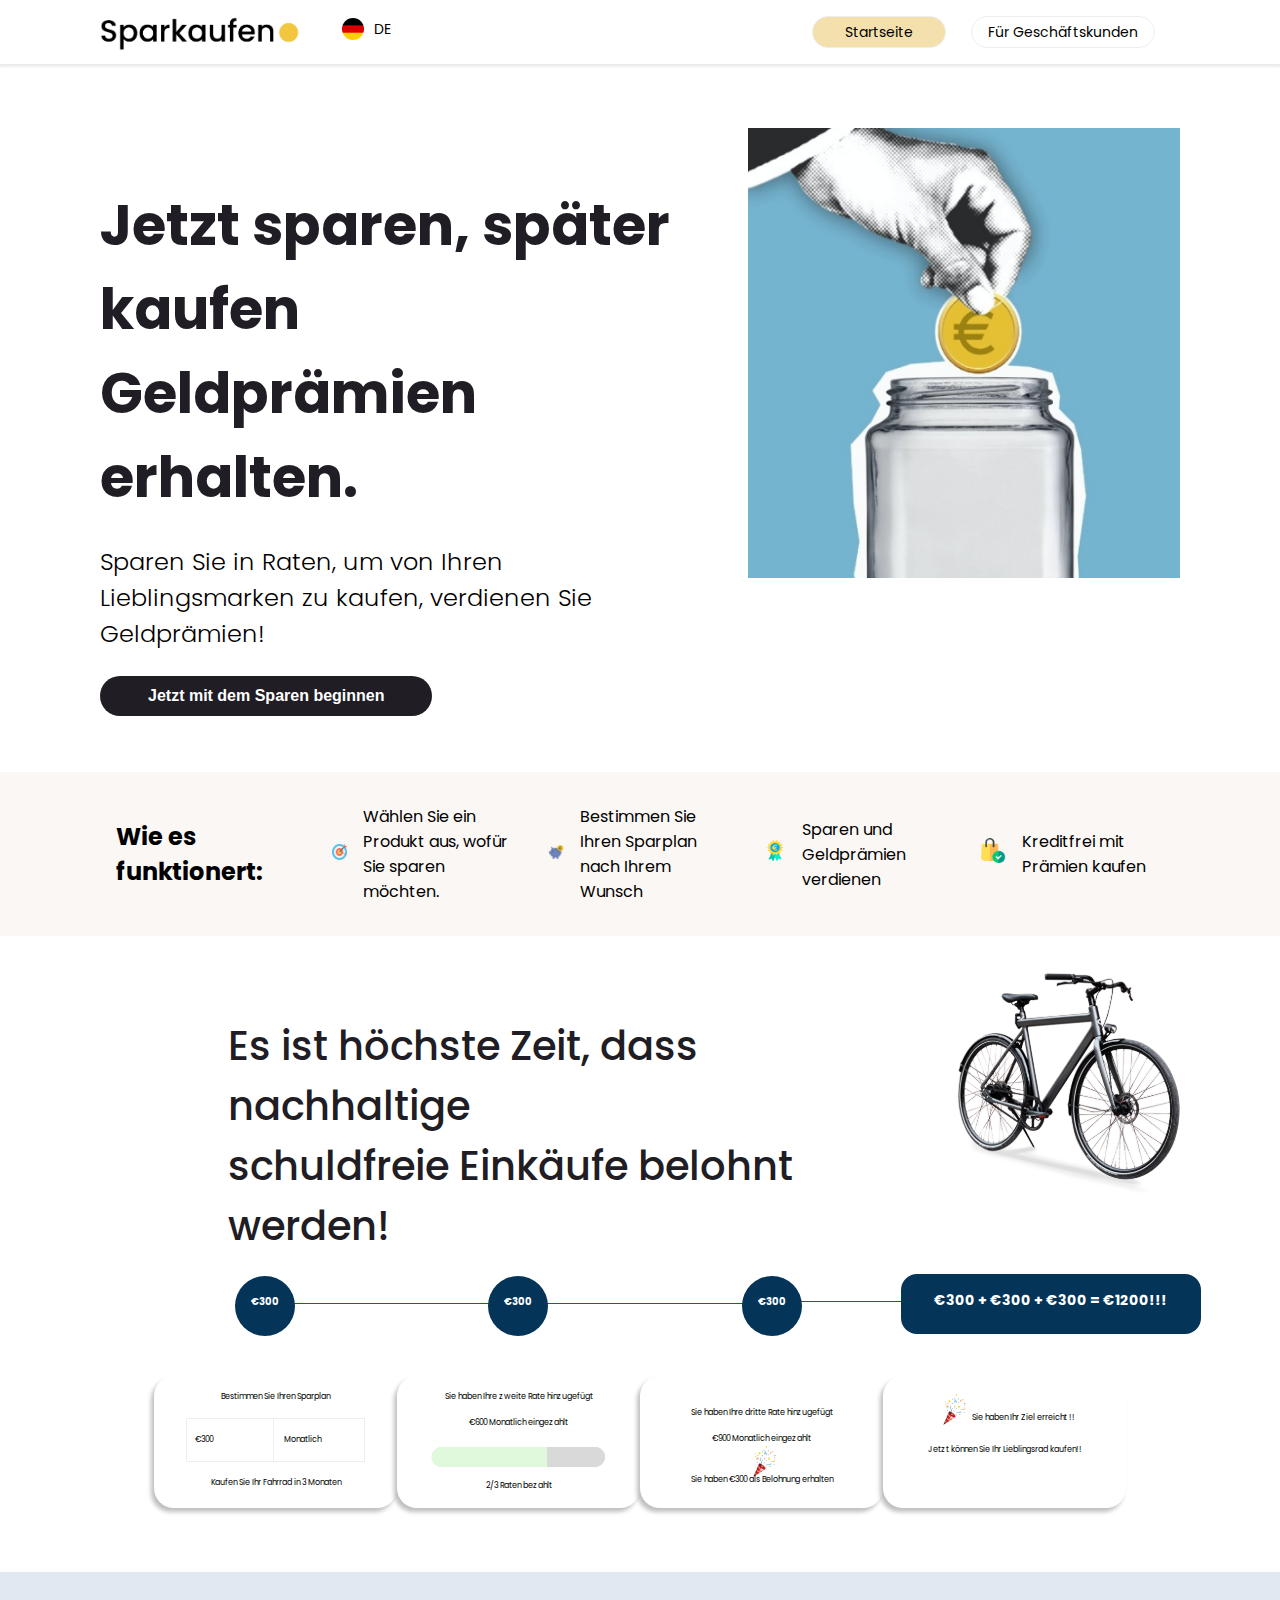
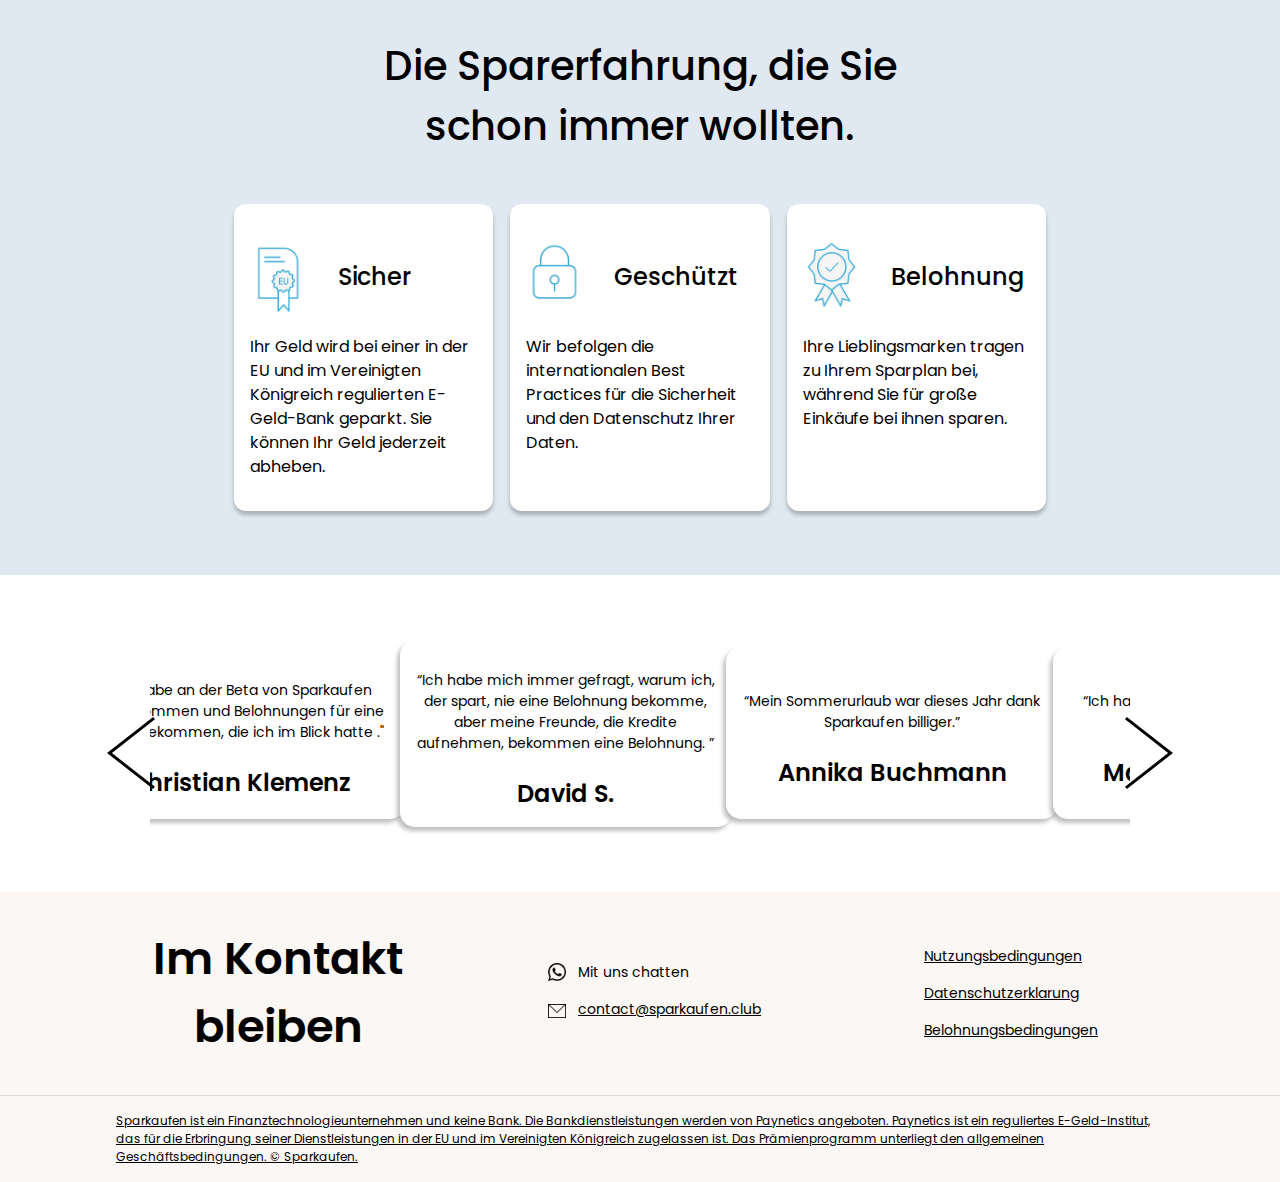
==== commit 3cb68d1f: "fixed issues" ====
--- a/index.html
+++ b/index.html
@@ -30,27 +30,28 @@
       rel="stylesheet"
     />
   </head>
-  <script async src=""https://www.googletagmanager.com/gtag/js?id=AW-626630049""></script>
   <script>
-  window.dataLayer = window.dataLayer || [];
-    function gtag(){dataLayer.push(arguments);}
+    window.dataLayer = window.dataLayer || [];
+    function gtag() {
+      dataLayer.push(arguments);
+    }
     gtag('js', new Date());
     gtag('config', 'AW-626630049');
   </script>
   <script>
     function gtag_report_conversion(url) {
       var callback = function () {
-        if (typeof(url) != 'undefined') {
+        if (typeof url != 'undefined') {
           window.location = url;
         }
       };
       gtag('event', 'conversion', {
-          'send_to': 'AW-626630049/uMxBCN2i6c0DEKG75qoC',
-          'event_callback': callback
+        send_to: 'AW-626630049/uMxBCN2i6c0DEKG75qoC',
+        event_callback: callback,
       });
       return false;
     }
-    </script>
+  </script>
   <body>
     <!-- Header section starts here -->
     <header>
@@ -89,7 +90,7 @@
           <ul class="desktop-nav">
             <li class="active"><a href="./de/home/">Startseite</a></li>
             <li><a href="./de/business/">Für Geschäftskunden</a></li>
-            <li><a href="#">Blog</a></li>
+            <!-- <li><a href="#">Blog</a></li> -->
           </ul>
         </nav>
         <div id="menuToggle">
@@ -100,7 +101,7 @@
           <ul id="menu" class="hideMenu">
             <li><a href="/home">Startseite</a></li>
             <li><a href="/business">Für Geschäftskunden</a></li>
-            <li><a href="#">Blog</a></li>
+            <!-- <li><a href="#">Blog</a></li> -->
           </ul>
         </div>
       </div>
@@ -319,7 +320,7 @@
                       <div class="card">
                         <div class="card__inner">
                           <p>
-                            "Ich habe an der Beta von Neosave teilgenommen und
+                            "Ich habe an der Beta von Sparkaufen teilgenommen und
                             Belohnungen für eine Jacke bekommen, die ich im
                             Blick hatte ."
                           </p>
@@ -345,7 +346,7 @@
                       <div class="card">
                         <div class="card__inner">
                           <p>
-                            “Mein Sommerurlaub war dieses Jahr dank Neosave
+                            “Mein Sommerurlaub war dieses Jahr dank Sparkaufen
                             billiger.”
                           </p>
                           <h4>Annika Buchmann</h4>
@@ -368,7 +369,7 @@
                       <div class="card">
                         <div class="card__inner">
                           <p>
-                            “I was part of Neosave beta, got rewards for a
+                            “I was part of Sparkaufen beta, got rewards for a
                             jacket I had my eyes on.”
                           </p>
                           <h4>Christian Klemenz</h4>
@@ -417,8 +418,8 @@
             <li>
               <span class="image"><img src="./images/envalop.png" /></span>
               <span class="text"
-                ><a style="color: #000" href="mailto:contact@neosave.club"
-                  >contact@neosave.club</a
+                ><a style="color: #000" href="mailto:contact@sparkaufen.club"
+                  >contact@sparkaufen.club</a
                 ></span
               >
             </li>
@@ -438,12 +439,12 @@
       </div>
       <div class="sub-footer">
         <div class="container">
-          Neosave ist ein Finanztechnologieunternehmen und keine Bank. Die
+          Sparkaufen ist ein Finanztechnologieunternehmen und keine Bank. Die
           Bankdienstleistungen werden von Paynetics angeboten. Paynetics ist ein
           reguliertes E-Geld-Institut, das für die Erbringung seiner
           Dienstleistungen in der EU und im Vereinigten Königreich zugelassen
           ist. Das Prämienprogramm unterliegt den allgemeinen
-          Geschäftsbedingungen. © Neosave.
+          Geschäftsbedingungen. © Sparkaufen.
         </div>
       </div>
     </footer>
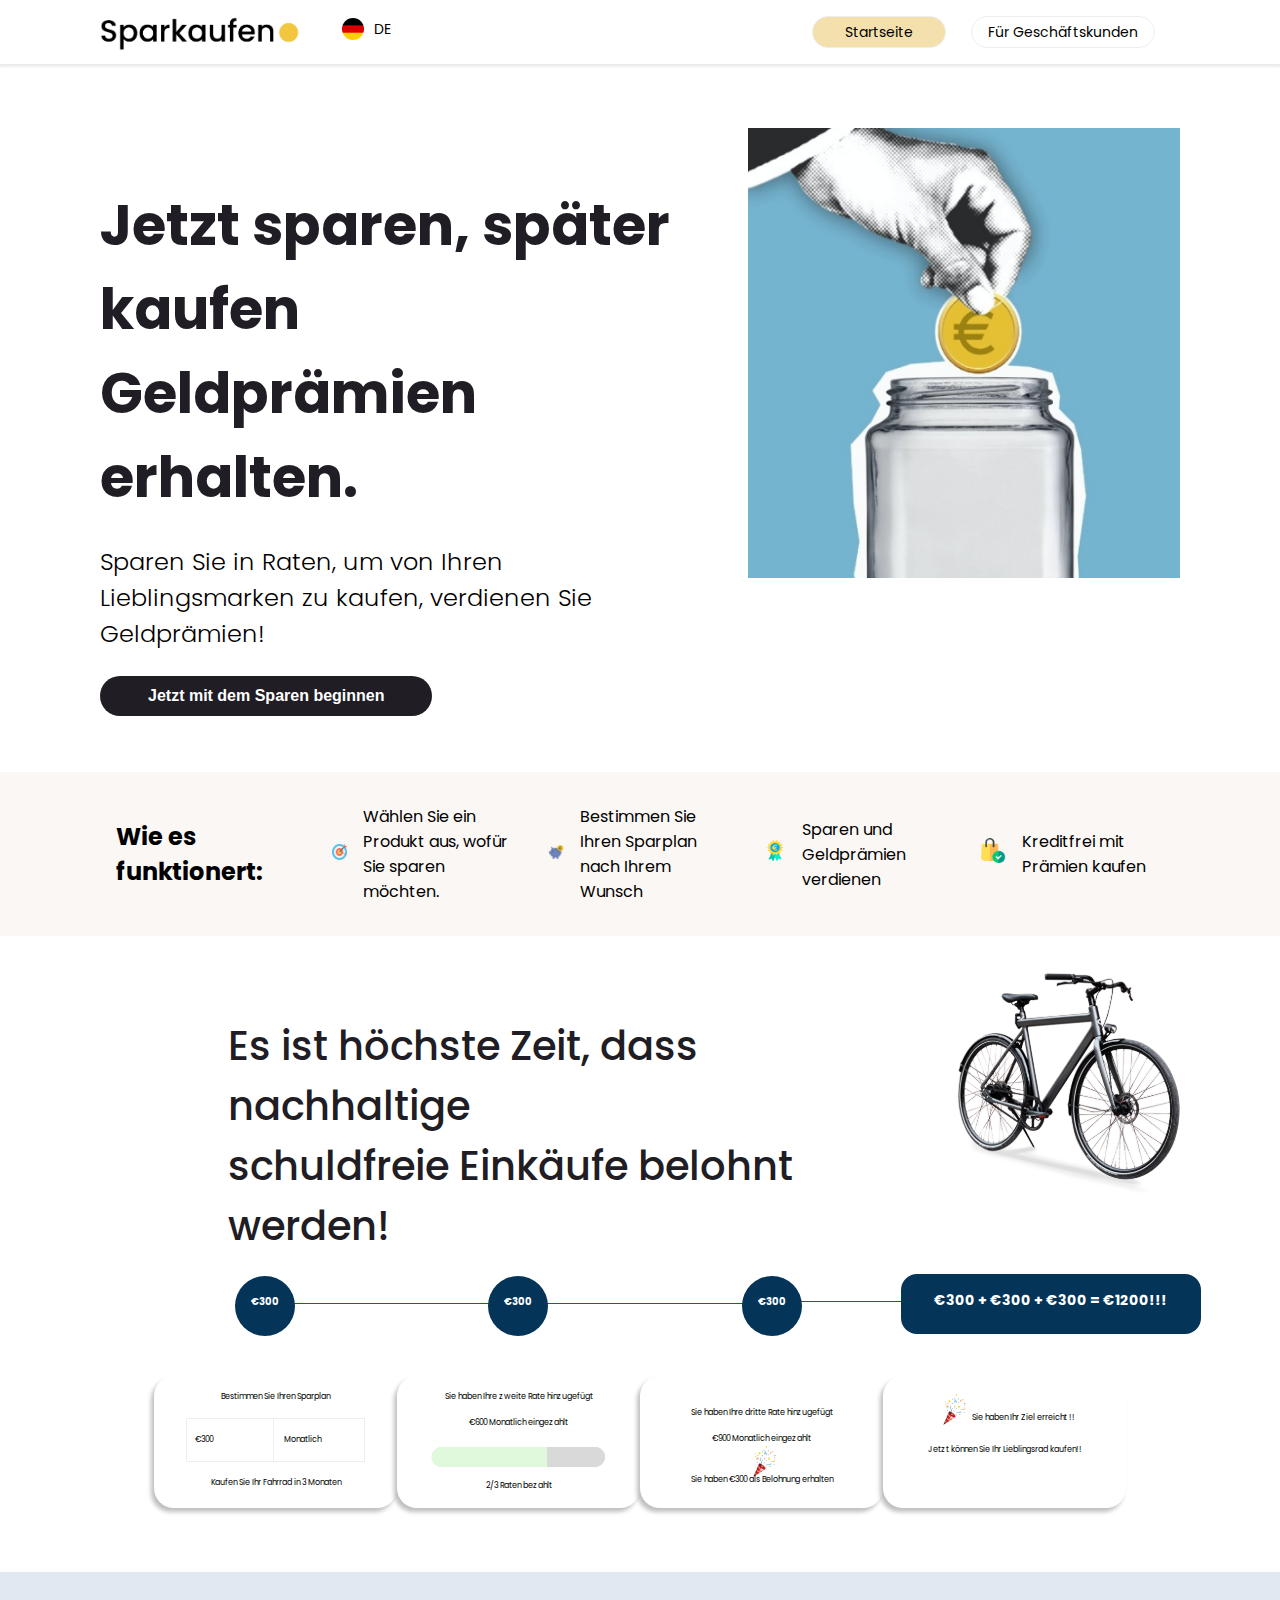
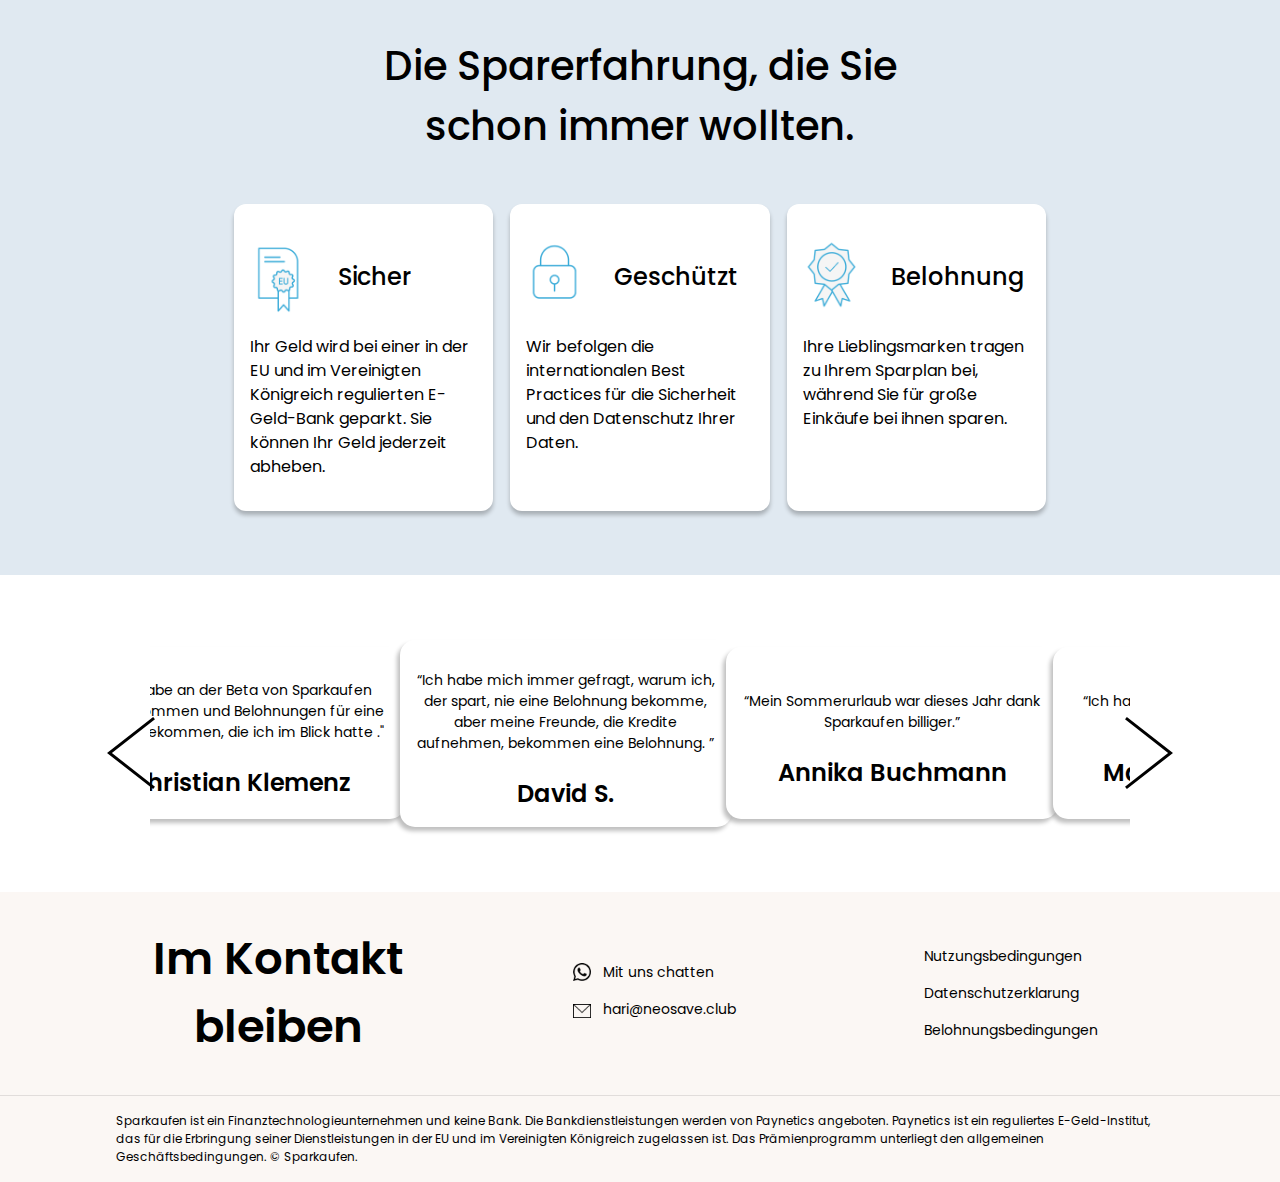
==== commit 00ea224b: "email updated" ====
--- a/index.html
+++ b/index.html
@@ -58,16 +58,14 @@
       <div class="header-container container">
         <div class="logo-container">
           <div class="logo">
-            <a href="../home"><img src="./images/logo-black.png"/></a>
+            <a href="../home"><img src="./images/logo-black.png" /></a>
           </div>
           <div class="language-selector hide-mobile">
             <div class="language-switch">
               <ul>
                 <li>
                   <a href="#">
-                    <span class="icon"
-                      ><img src="./images/Vector.png"
-                    /></span>
+                    <span class="icon"><img src="./images/Vector.png" /></span>
                     <span class="text">DE</span></a
                   >
                   <ul>
@@ -320,8 +318,8 @@
                       <div class="card">
                         <div class="card__inner">
                           <p>
-                            "Ich habe an der Beta von Sparkaufen teilgenommen und
-                            Belohnungen für eine Jacke bekommen, die ich im
+                            "Ich habe an der Beta von Sparkaufen teilgenommen
+                            und Belohnungen für eine Jacke bekommen, die ich im
                             Blick hatte ."
                           </p>
                           <h4>Christian Klemenz</h4>
@@ -413,14 +411,16 @@
           <ul>
             <li>
               <span class="image"><img src="./images/wp.png" /></span>
-              <span class="text">Mit uns chatten</span>
+              <a href="https://api.whatsapp.com/send?phone=4915124389224">
+                <span class="text">Mit uns chatten</span></a
+              >
             </li>
             <li>
               <span class="image"><img src="./images/envalop.png" /></span>
               <span class="text"
-                ><a style="color: #000" href="mailto:contact@sparkaufen.club"
-                  >contact@sparkaufen.club</a
-                ></span
+                ><a style="color: #000" href="mailto:hari@neosave.club "
+                  >hari@neosave.club
+                </a></span
               >
             </li>
           </ul>
@@ -429,11 +429,23 @@
         <div class="nav hide-mobile">
           <ul>
             <!-- <li>Über uns</li> -->
-            <li><a href="./PDF/Terms of Use.pdf" target="_blank">Nutzungsbedingungen</li>
-              <li><a href="./PDF/Privacy Policy.pdf" target="_blank">Datenschutzerklarung</li>
-                <li>
-                  <a href="./PDF/Rewards Program Terms and Conditions.pdf" target="_blank"
-                    >Belohnungsbedingungen</li>
+            <li>
+              <a href="./PDF/Terms of Use.pdf" target="_blank"
+                >Nutzungsbedingungen</a
+              >
+            </li>
+            <li>
+              <a href="./PDF/Privacy Policy.pdf" target="_blank"
+                >Datenschutzerklarung</a
+              >
+            </li>
+            <li>
+              <a
+                href="./PDF/Rewards Program Terms and Conditions.pdf"
+                target="_blank"
+                >Belohnungsbedingungen</a
+              >
+            </li>
           </ul>
         </div>
       </div>
--- a/css/styles.css
+++ b/css/styles.css
@@ -8,6 +8,12 @@
 
 a {
   color: #000;
+  text-decoration: none;
+}
+
+a:hover {
+  color: #000;
+  text-decoration: underline;
 }
 
 html {
@@ -370,8 +376,8 @@
   }
 
   header .header-container .logo-container .logo {
-    width: 90px;
-    margin: 1.5rem 2.5rem 0 1rem;
+    width: 300px;
+    margin: 1rem 0 0 0.5rem;
   }
   #menuToggle {
     display: block;
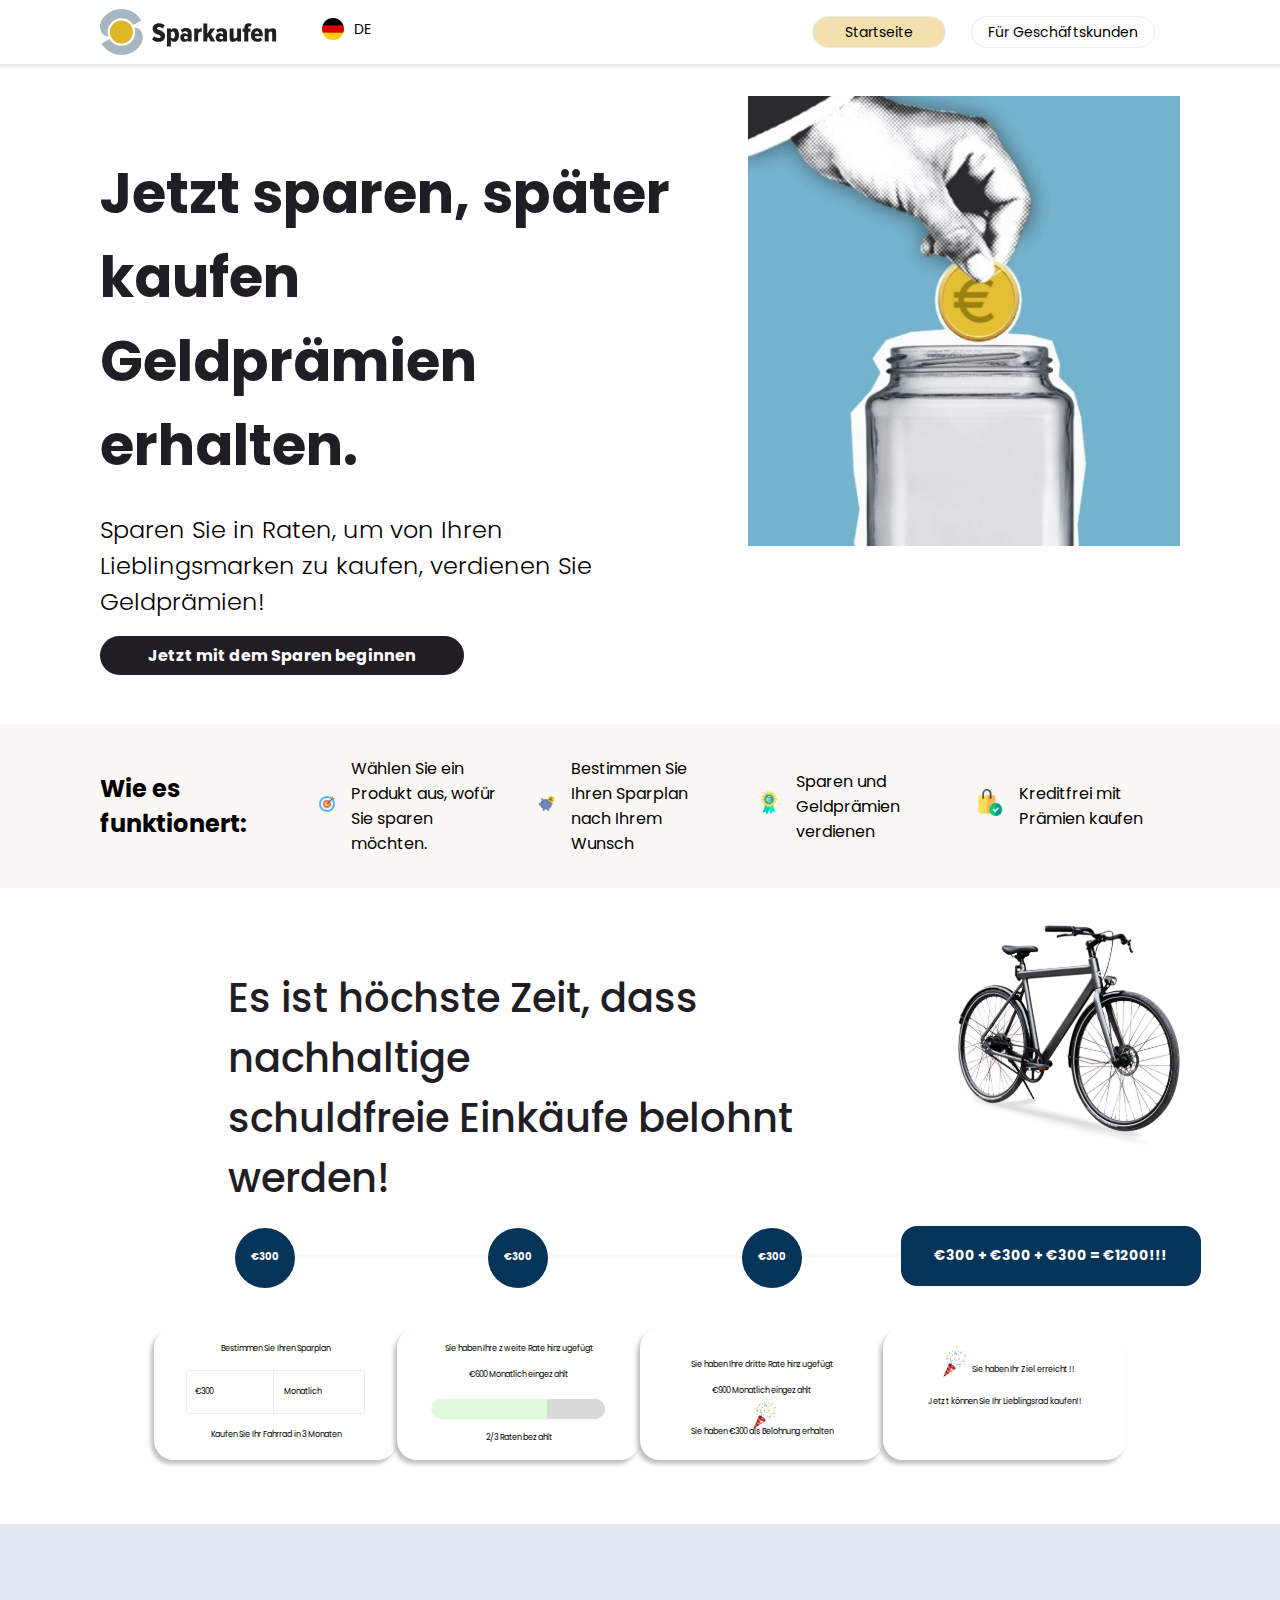
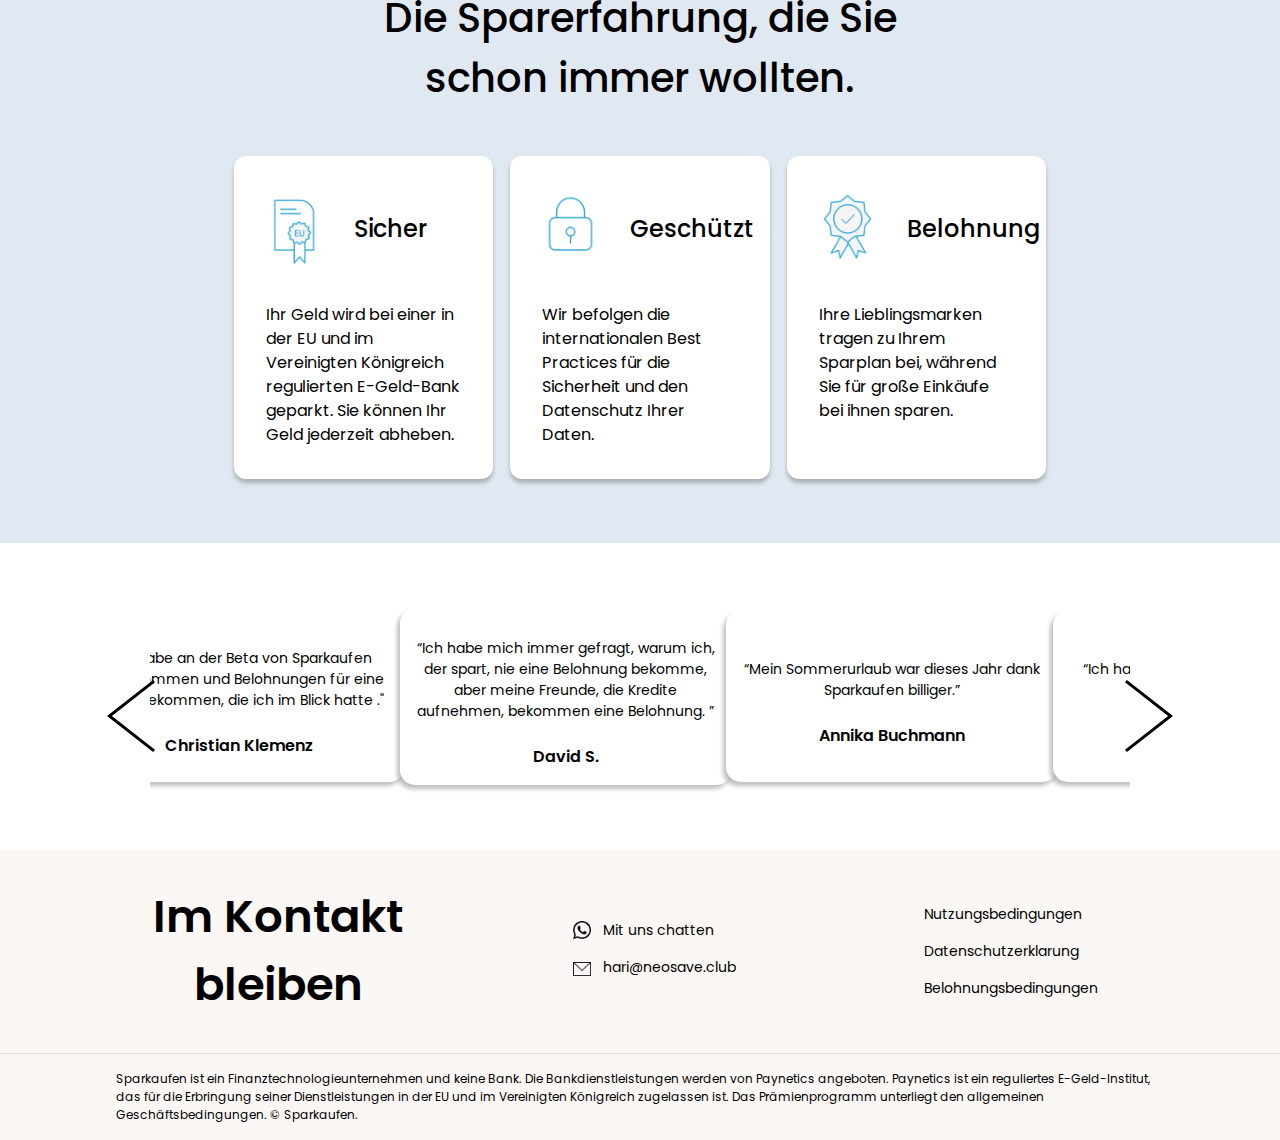
==== commit fbbbef9f: "updated logo and added redirection link for app" ====
--- a/index.html
+++ b/index.html
@@ -4,6 +4,26 @@
     <title>Home</title>
     <meta charset="utf-8" />
     <meta name="viewport" content="width=device-width, initial-scale=1" />
+    <meta name="description" content="Neosave is a Save now buy later / Sparkaufen platform that incentivises credit-free sustainable shopping by enabling customers to save up for purchases. Smart brands can improve their sales performance while being mindful of their customer's financial health.">
+    <meta name="keywords" content="save now buy later,
+    sparkaufen,
+    improve sales performance,
+    strategies to increase sales,
+    new ways to market your business,
+    ways to improve sales,
+    saving rewards,
+    sales outreach ideas,
+    boost sales,
+    increase sales conversion rate,
+    consumer conversion,
+    ways to improve retail sales,
+    marketing strategies to improve sales,
+    save to buy,
+    save to shop,
+    credit free shopping,
+    shopping with rewards,
+    sustainable shopping,
+    shopping discounts">
     <link href="./css/styles.css" rel="stylesheet" />
     <link href="./home/home.css" rel="stylesheet" />
 
@@ -58,7 +78,7 @@
       <div class="header-container container">
         <div class="logo-container">
           <div class="logo">
-            <a href="../home"><img src="./images/logo-black.png" /></a>
+            <a href="../home"><img src="./images/logo-black.svg" /></a>
           </div>
           <div class="language-selector hide-mobile">
             <div class="language-switch">
@@ -117,7 +137,7 @@
             Sparen Sie in Raten, um von Ihren Lieblingsmarken zu kaufen,
             verdienen Sie Geldprämien!
           </p>
-          <button>Jetzt mit dem Sparen beginnen</button>
+          <a href="https://app.sparkaufen.com/">Jetzt mit dem Sparen beginnen</a>
         </div>
         <div class="banner-image hide-mobile">
           <img src="./images/pexels-monstera-6289171 1.png" />
--- a/css/styles.css
+++ b/css/styles.css
@@ -6,6 +6,14 @@
   padding: 0px;
 }
 
+button a {
+  color: #fff;
+}
+
+button a:hover {
+  color: #fff;
+}
+
 a {
   color: #000;
   text-decoration: none;
@@ -69,9 +77,9 @@
 }
 
 header .header-container .logo-container .logo {
-  width: 200px;
+  width: 180px;
   margin-right: 2rem;
-  margin-top: 0.6rem;
+  margin-top: 0.4rem;
 }
 
 header .header-container .language-selector {
--- a/home/home.css
+++ b/home/home.css
@@ -1,5 +1,5 @@
 .banner-container {
-  padding: 4rem 0 0 0;
+  padding: 2rem 0 0 0;
   display: flex;
   margin-top: 0rem;
   justify-content: space-between;
@@ -37,6 +37,21 @@
   padding: 0.5rem 3rem;
 }
 
+.banner-container .headings-section a {
+  background: #201d24;
+  border-radius: 20px;
+  color: #fff;
+  font-weight: 700;
+  font-size: 16px;
+  line-height: 24px;
+  padding: 0.5rem 3rem;
+}
+
+.banner-container .headings-section a:hover {
+  color: #fff;
+  text-decoration: none;
+}
+
 .banner-container .banner-image {
   width: 40%;
 }
@@ -48,6 +63,10 @@
 .neo-work-section .container {
   display: flex;
   align-items: center;
+}
+
+.neo-work-section .steps:first-child {
+  padding-left: 0px;
 }
 
 .neo-work-section .steps {
@@ -114,7 +133,7 @@
   margin-top: -12px;
   font-weight: 700;
   font-size: 10px;
-  line-height: 12px;
+  line-height: 18px;
 }
 
 .reward-steps .progressbar li:last-child span {
@@ -133,7 +152,7 @@
   content: '';
   position: absolute;
   width: 100%;
-  height: 1px;
+  height: 4px;
   background-color: #ddd;
   top: 15px;
   left: -50%;
@@ -143,13 +162,13 @@
   content: none;
 }
 .reward-steps .progressbar li.active {
-  color: green;
+  color: #F9F9F9;
 }
 .reward-steps .progressbar li.active:before {
-  border-color: green;
+  border-color: #F9F9F9;
 }
 .reward-steps .progressbar li.active + li:after {
-  background-color: green;
+  background-color: #F9F9F9;
 }
 
 .reward-steps-desc {
@@ -309,7 +328,7 @@
   .header {
   display: flex;
   align-items: center;
-  padding: 1rem 0;
+  padding: 1rem;
 }
 
 .saving-experience-container
@@ -339,7 +358,7 @@
   font-weight: 400;
   font-size: 16px;
   line-height: 24px;
-  padding-bottom: 1rem;
+  padding: 1rem;
 }
 
 .carousel__wrapper {
@@ -412,7 +431,7 @@
   padding: 1rem;
 }
 .card__inner h4 {
-  font-size: 1.5rem;
+  font-size: 1rem;
   font-weight: 600;
   margin: 0;
   color: #000;
@@ -459,6 +478,17 @@
     width: 200px;
     height: 120px;
   }
+
+  .saving-experience-container
+  .container
+  .experience-section
+  .experience
+  .header
+  .image {
+  width: 56px;
+  padding: auto 1rem;
+  margin-right: 1rem;
+}
 }
 
 @media screen and (max-width: 992px) {
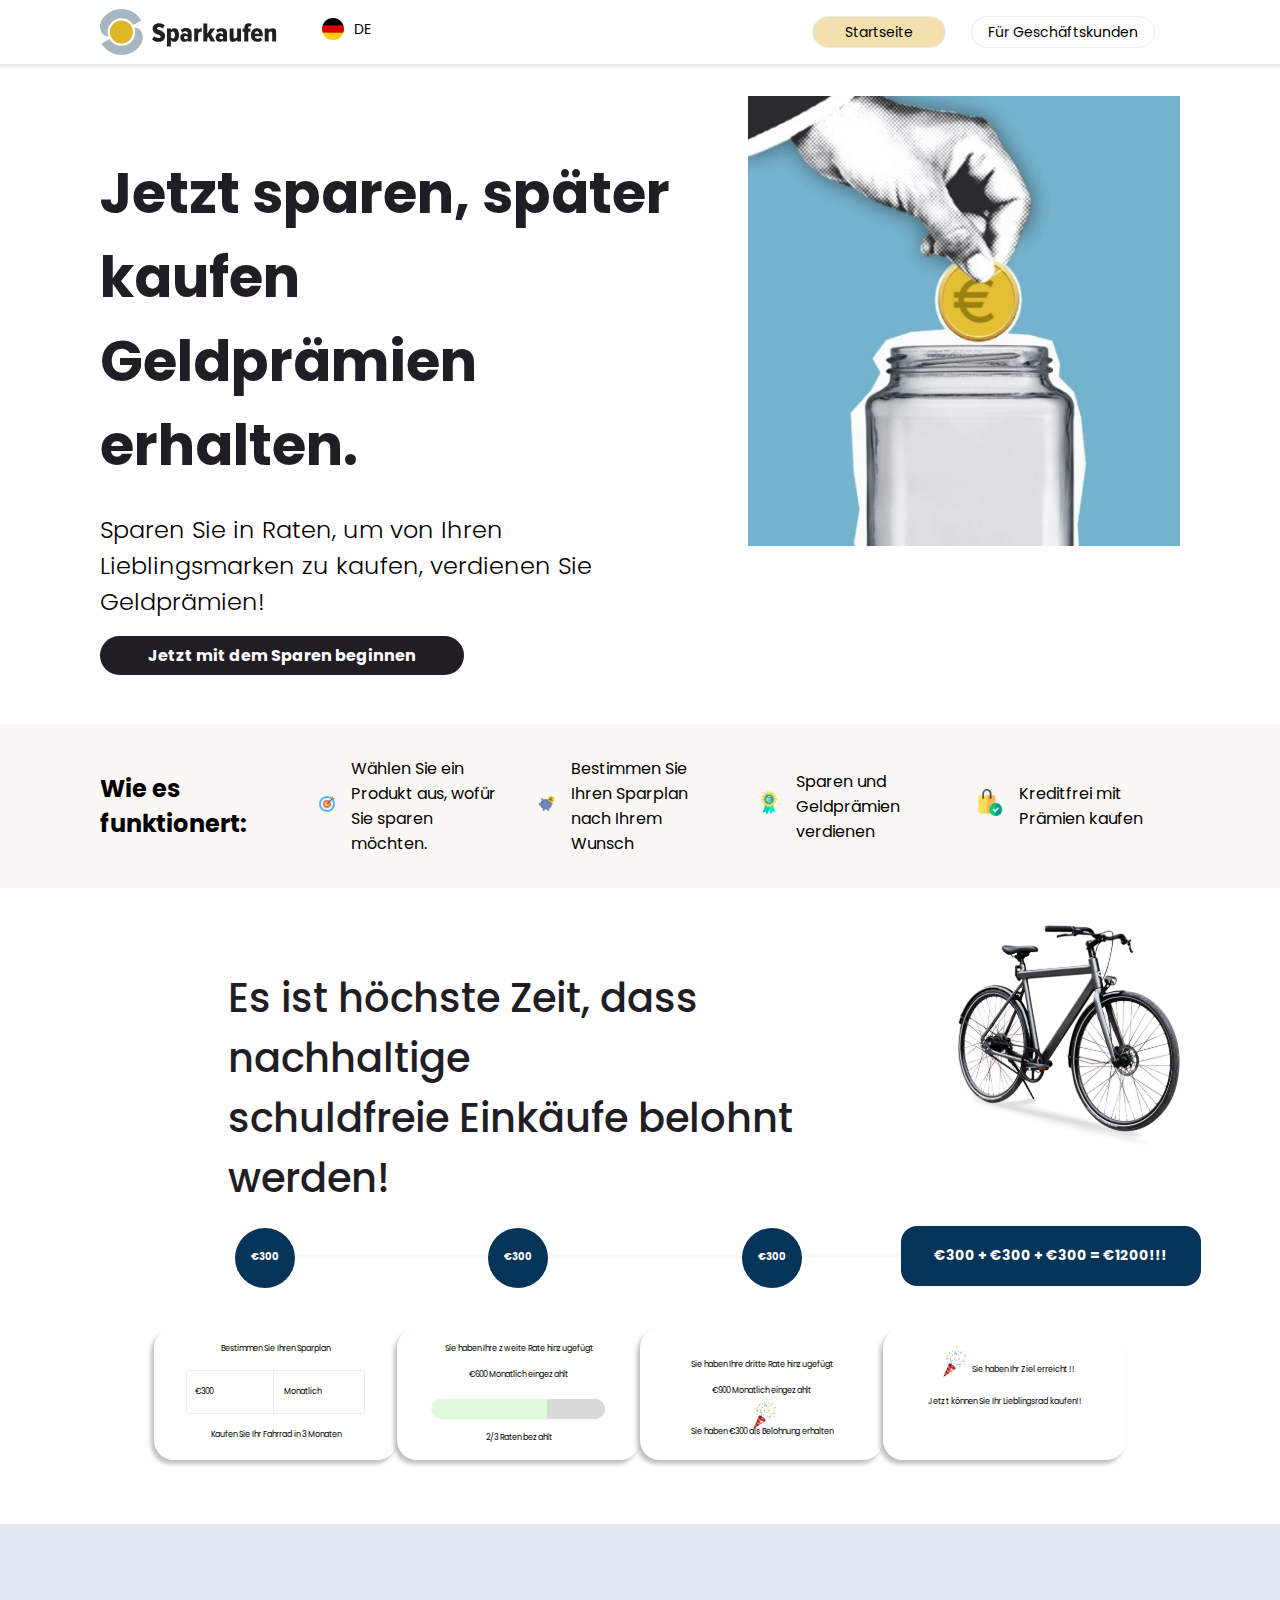
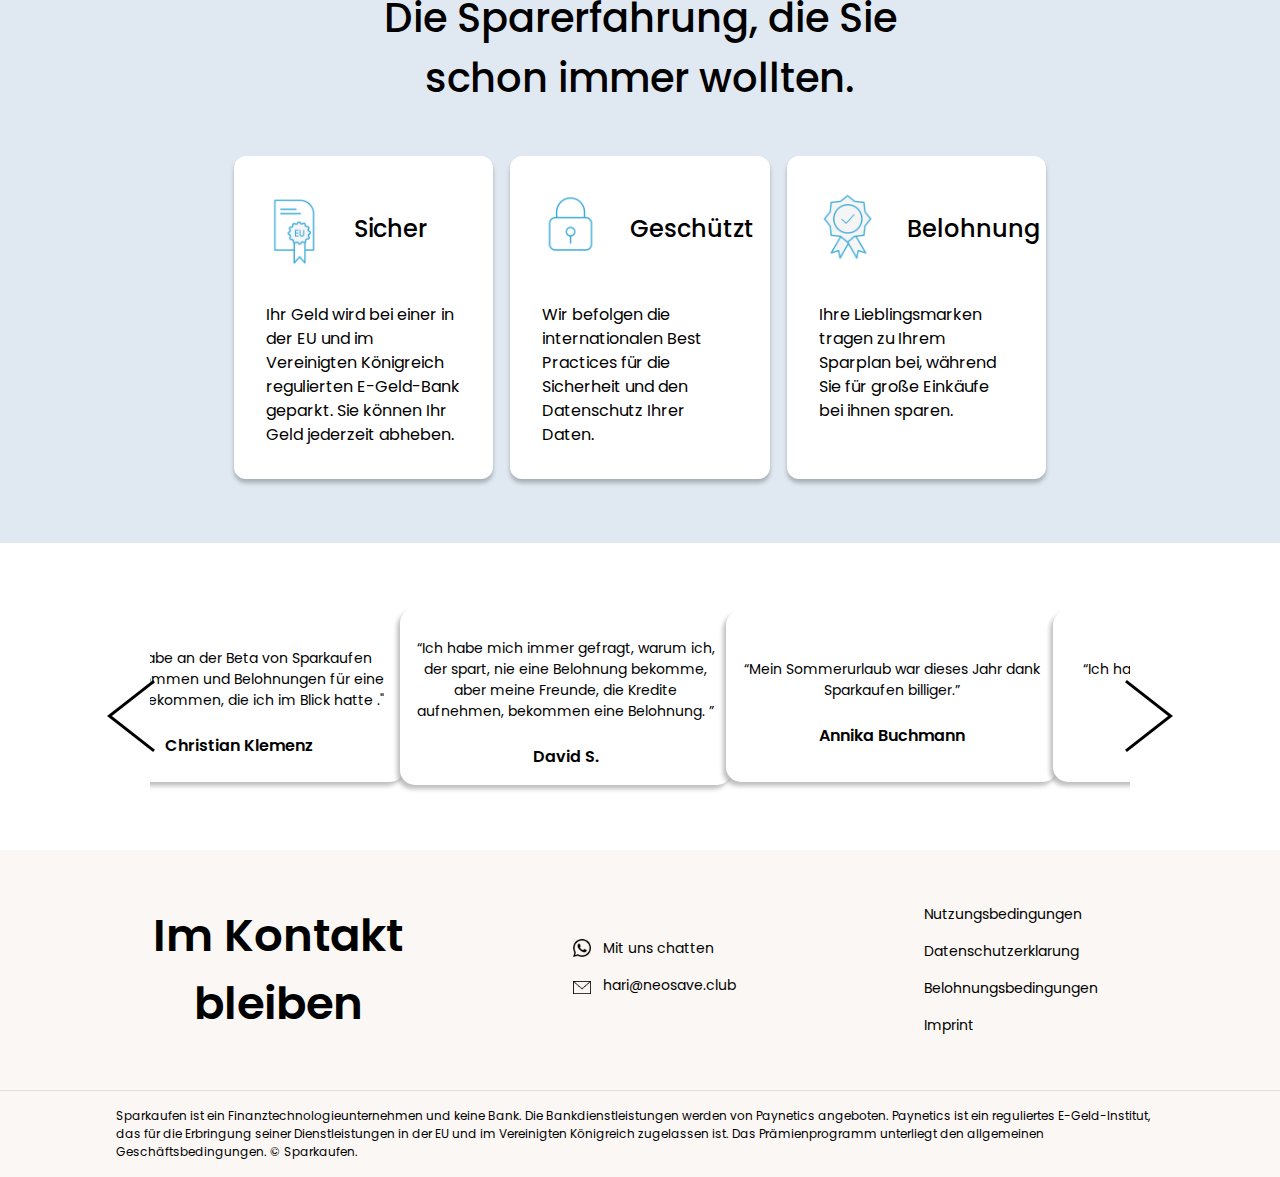
==== commit 98432a26: "added imprint link" ====
--- a/index.html
+++ b/index.html
@@ -466,6 +466,13 @@
                 >Belohnungsbedingungen</a
               >
             </li>
+            <li>
+              <a
+                href="./PDF/imprint.pdf"
+                target="_blank"
+                >Imprint</a
+              >
+            </li>
           </ul>
         </div>
       </div>
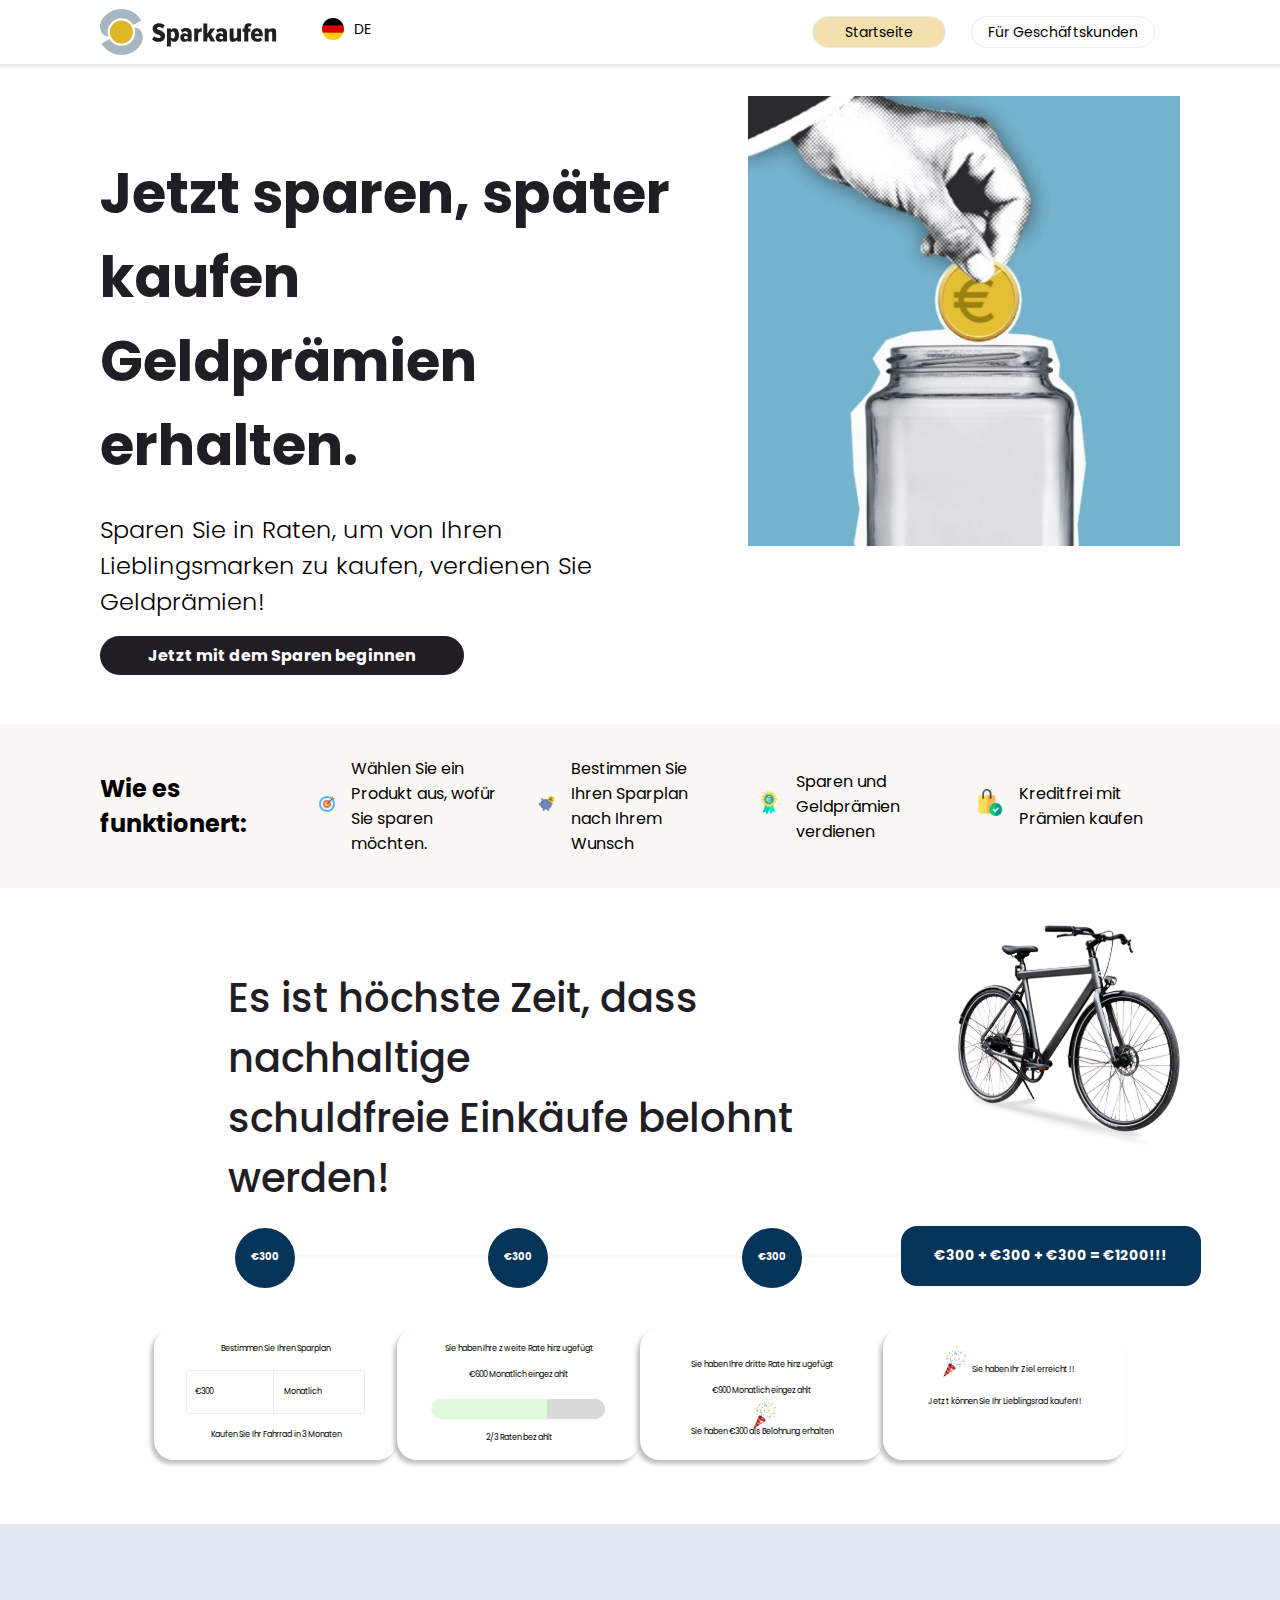
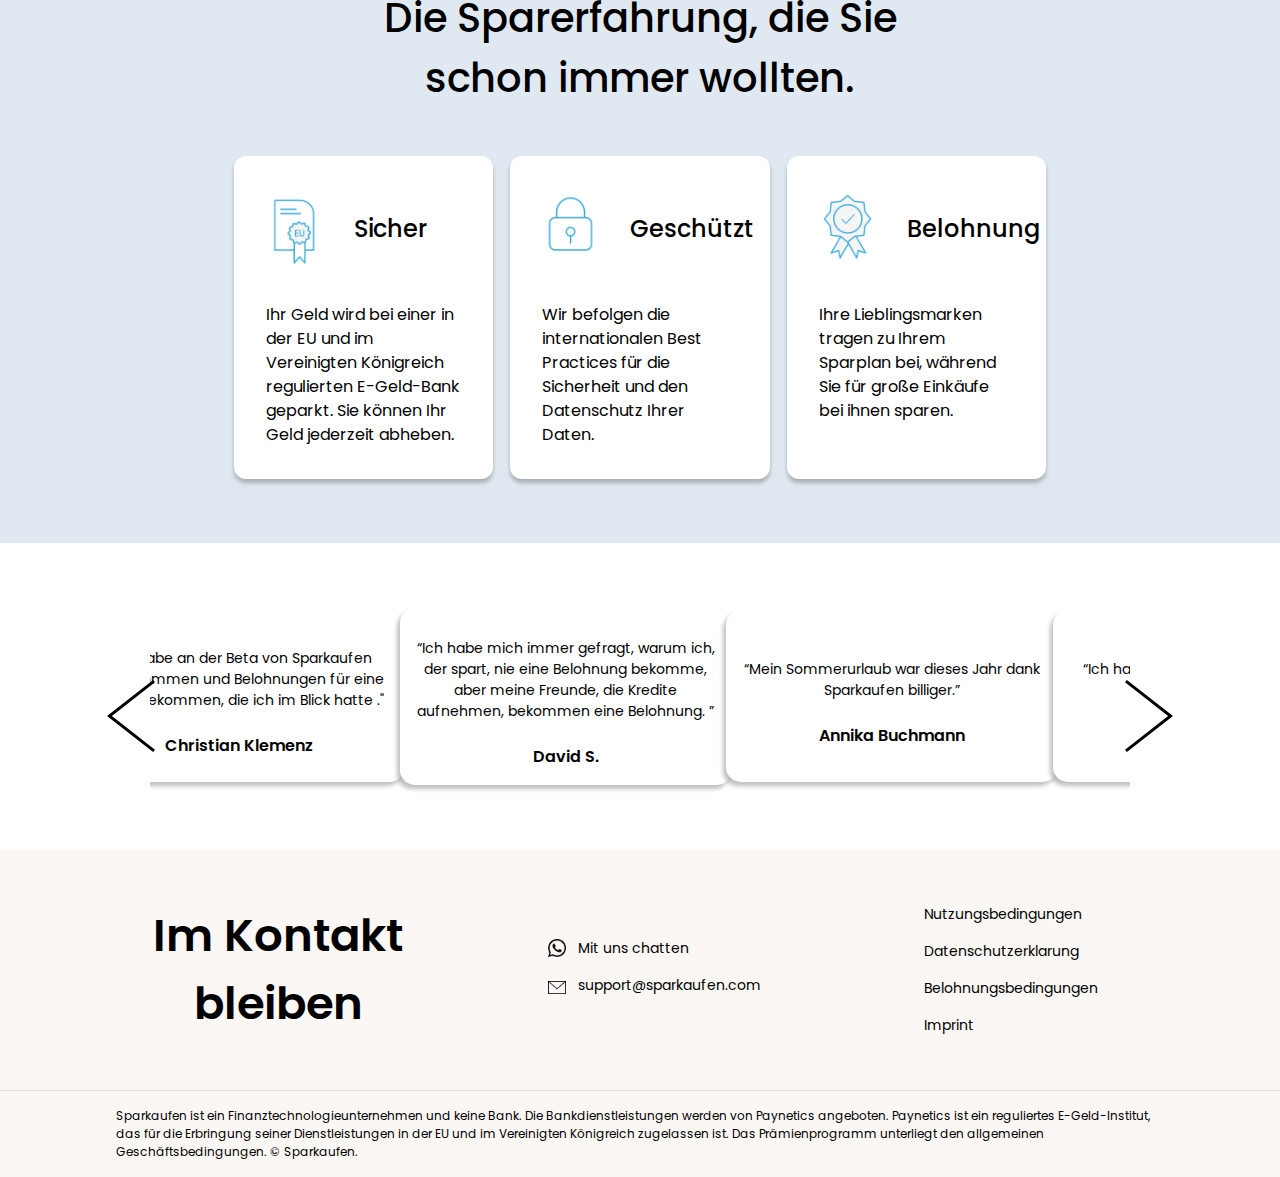
==== commit e0cbacfc: "updated email address" ====
--- a/index.html
+++ b/index.html
@@ -438,8 +438,8 @@
             <li>
               <span class="image"><img src="./images/envalop.png" /></span>
               <span class="text"
-                ><a style="color: #000" href="mailto:hari@neosave.club "
-                  >hari@neosave.club
+                ><a style="color: #000" href="mailto:support@sparkaufen.com "
+                  >support@sparkaufen.com
                 </a></span
               >
             </li>
